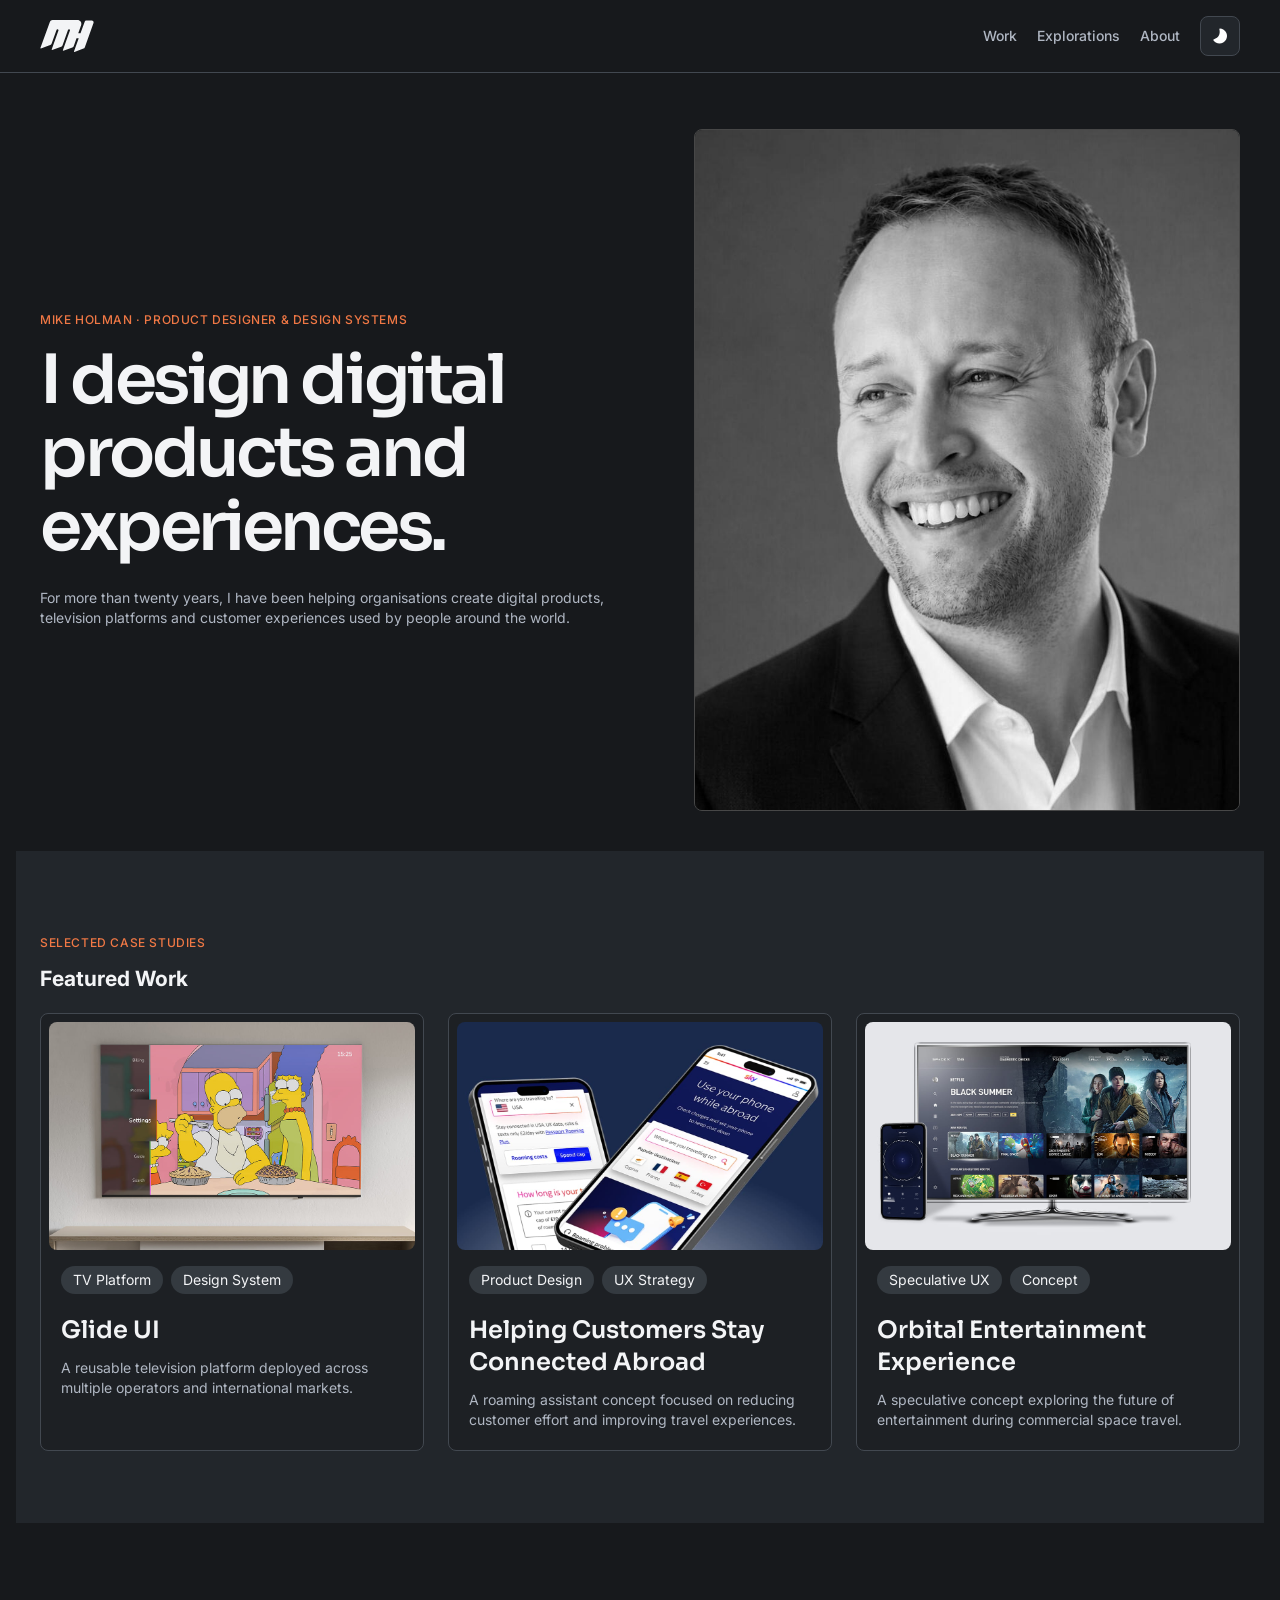
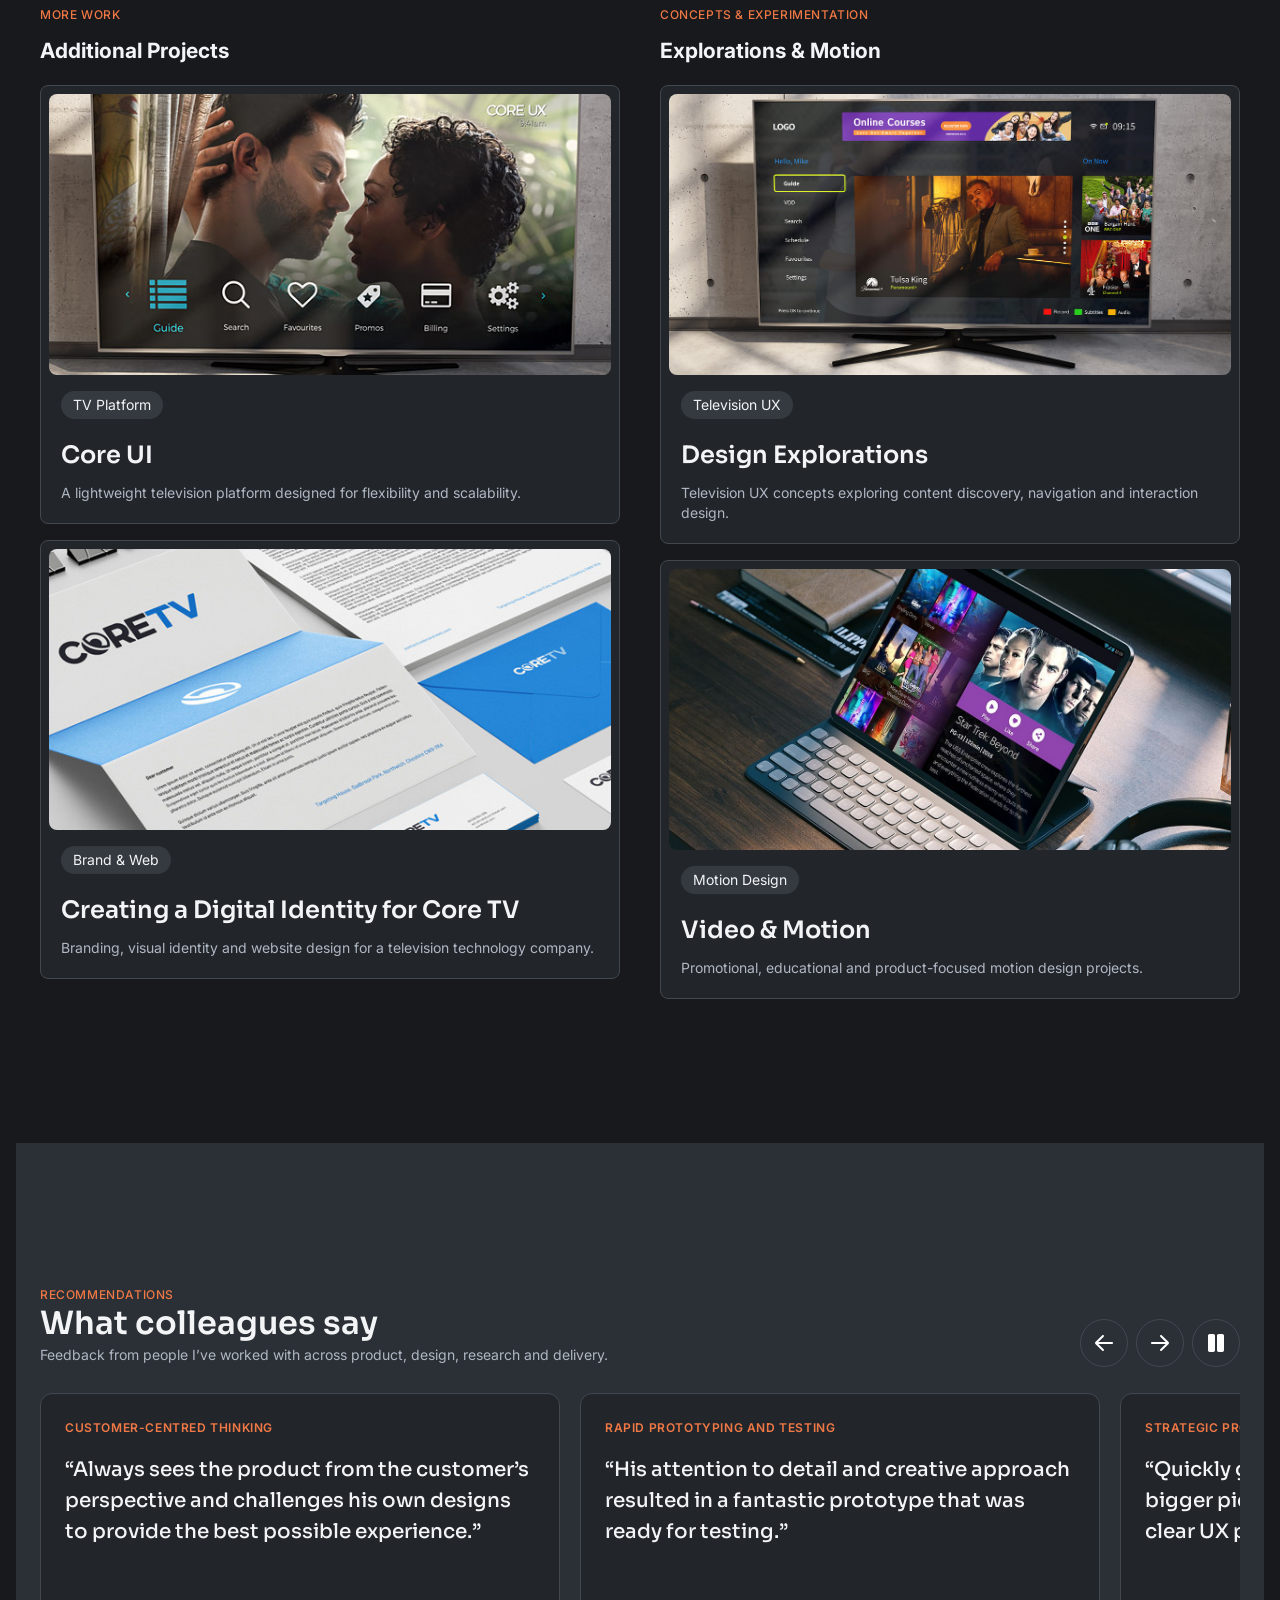
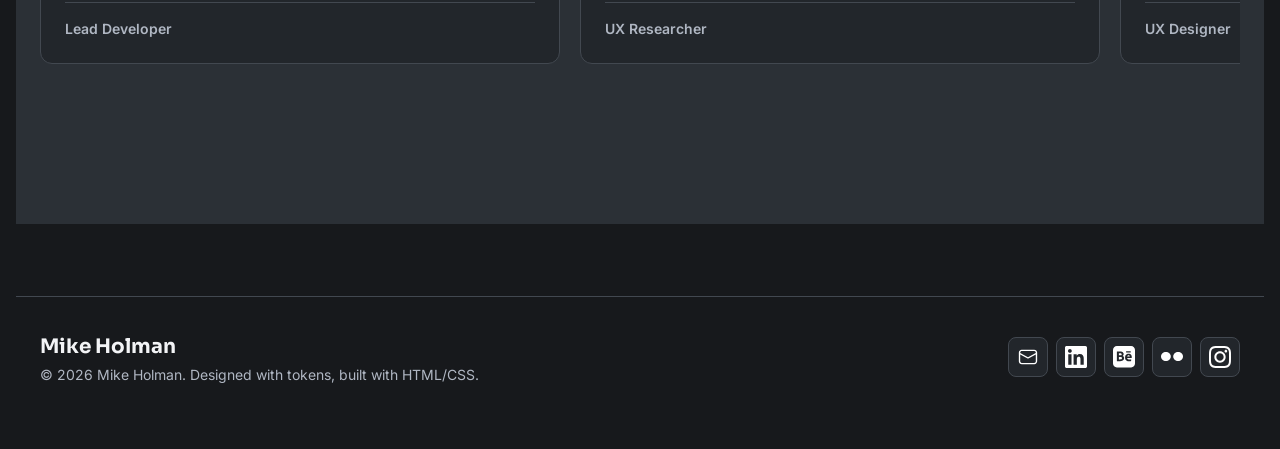
==== index.html @ 4d327cb9 "Release v1.0" ====
<!DOCTYPE html>
<html lang="en" data-theme="dark">

<head>
    <meta charset="UTF-8">
    <meta name="viewport" content="width=device-width, initial-scale=1.0">
    <meta name="description" content="Product designer Mike Holman creates digital products and television platforms, with 20+ years of experience in UX and design systems.">
    <meta name="author" content="Mike Holman">
    <title>Mike Holman — Product Designer & Design Systems</title>
    <link rel="canonical" href="https://mike-holman.github.io/">
    <link rel="icon" type="image/svg+xml" href="/assets/icons/favicon.svg">

    <meta property="og:type" content="website">
    <meta property="og:site_name" content="Mike Holman">
    <meta property="og:title" content="Mike Holman — Product Designer &amp; Design Systems">
    <meta property="og:description" content="Product designer Mike Holman creates digital products and television platforms, with 20+ years of experience in UX and design systems.">
    <meta property="og:url" content="https://mike-holman.github.io/">
    <meta property="og:image" content="https://mike-holman.github.io/assets/images/glide/glide-impact-cignal.jpg">
    <meta property="og:image:alt" content="Cignal television guide before and after the Glide UI redesign">
    <meta name="twitter:card" content="summary_large_image">
    <meta name="twitter:title" content="Mike Holman — Product Designer &amp; Design Systems">
    <meta name="twitter:description" content="Product designer Mike Holman creates digital products and television platforms, with 20+ years of experience in UX and design systems.">
    <meta name="twitter:image" content="https://mike-holman.github.io/assets/images/glide/glide-impact-cignal.jpg">
    <meta name="twitter:image:alt" content="Cignal television guide before and after the Glide UI redesign">

    <script type="application/ld+json">
        {
            "@context": "https://schema.org",
            "@type": "Person",
            "name": "Mike Holman",
            "url": "https://mike-holman.github.io/",
            "jobTitle": "Product Designer",
            "description": "Product designer with over 20 years of experience in digital products, television platforms, UX and design systems.",
            "sameAs": [
                "https://linkedin.com/in/mikeholman75",
                "https://www.behance.net/mikeholman",
                "https://www.flickr.com/photos/mike_holman/",
                "https://www.instagram.com/mooey/"
            ]
        }
    </script>

    <link rel="preconnect" href="https://fonts.googleapis.com">
    <link rel="preconnect" href="https://fonts.gstatic.com" crossorigin>
    <link
        href="https://fonts.googleapis.com/css2?family=Inter:wght@400;500;600;700&family=Sora:wght@400;500;600;700&display=swap"
        rel="stylesheet">

    <link rel="stylesheet" href="css/tokens.css">
    <link rel="stylesheet" href="css/theme.css">
    <link rel="stylesheet" href="css/typography.css">
    <link rel="stylesheet" href="css/layout.css">
    <link rel="stylesheet" href="css/utilities.css">
    <link rel="stylesheet" href="css/components/button.css">
    <link rel="stylesheet" href="css/components/divider.css">
    <link rel="stylesheet" href="css/components/tag.css">
    <link rel="stylesheet" href="css/components/card.css">
    <link rel="stylesheet" href="css/components/testimonials.css">
</head>

<body>

    <!-- Header Navigation -->
    <header class="site-header">
        <div class="container nav-container">
            <a href="index.html" class="logo" aria-label="Mike Holman home" aria-current="page">
                <svg class="site-logo-image" viewBox="0 0 927 557" aria-hidden="true" focusable="false">
                    <path d="M632.718 317.099H662.675C664.34 317.099 666.004 319.636 666.004 321.327L584.454 547.102C582.79 552.175 588.615 558.094 593.608 555.558L750.05 498.057C760.868 493.829 770.022 484.527 774.182 472.689L924.8 53.2726C928.128 43.1255 926.464 31.2871 920.639 22.8311C913.982 13.5296 903.996 8.45598 893.178 8.45598H802.475C788.329 8.45598 775.846 16.912 771.686 30.4415L698.457 230.003C697.625 231.694 696.793 232.539 695.129 232.539H664.34C661.843 232.539 660.179 230.003 661.011 228.311C661.843 223.238 687.64 151.362 709.275 89.6333C716.765 68.4934 713.436 45.6623 700.954 27.9047C688.472 10.1472 667.668 0 646.865 0C518.715 0 296.534 0 211.655 0C190.852 0 171.712 13.5296 165.055 32.9783L0.291423 487.064C-1.37286 492.138 4.45213 497.211 8.61283 495.52L171.712 435.483C183.362 431.255 192.516 421.953 196.677 410.115L282.387 171.656C285.716 162.355 295.701 157.281 304.023 160.664C313.176 164.046 318.169 174.193 314.841 183.495L196.677 513.278C195.012 517.506 200.005 523.425 204.998 521.734L361.44 464.233C373.09 459.159 382.244 450.704 386.405 438.865L482.101 171.656C485.429 162.355 495.415 157.281 504.569 160.664C512.89 164.046 517.883 174.193 514.554 183.495L391.398 526.807C389.733 531.035 395.558 536.954 400.551 535.263L556.994 476.917C568.644 472.689 577.797 463.387 581.958 451.549L629.39 318.79C630.222 317.945 631.054 317.099 632.718 317.099Z" fill="currentColor" fill-rule="evenodd" clip-rule="evenodd" />
                </svg>
            </a>
            <button class="mobile-menu-toggle" type="button" aria-label="Open navigation" aria-expanded="false" aria-controls="main-navigation">
                <img src="assets/icons/menu.svg" alt="" aria-hidden="true">
            </button>
            <nav class="nav-links" id="main-navigation" aria-label="Main navigation">
                <a href="work.html">Work</a>
                <a href="#explorations">Explorations</a>
                <a href="about.html">About</a>
            </nav>
            <button class="theme-toggle" type="button" aria-label="Dark mode" aria-pressed="true">
                <img class="theme-icon" src="assets/icons/moon.svg" data-dark-src="assets/icons/moon.svg" data-light-src="assets/icons/sun.svg" alt="" aria-hidden="true">
            </button>
        </div>
    </header>

    <!-- Main Page Content -->
    <main class="page home-page">

<section class="hero-section">
    <div class="container hero-grid">
        <div class="hero-content">
            <p class="caption">Mike Holman &middot; Product Designer &amp; Design Systems</p>
            <h1 class="display"><button class="hero-title-trigger" type="button">I design digital products and experiences.</button></h1>
            <audio id="hero-sound-effect" src="assets/audio/youarenotauthorisedtoaccessthisfacility_clean.mp3" preload="auto" hidden></audio>
            <p class="body-large">For more than twenty years, I have been helping organisations create digital products, television platforms and customer experiences used by people around the world.</p>
        </div>
        <div class="hero-media">
            <img src="assets/images/mh_hero.jpg" alt="Mike Holman" class="hero-portrait">
        </div>
    </div>
</section>



        <!-- Featured Work Section -->
        <section id="work" class="featured-work-section">
            <div class="container">

                <div class="section-header">
                    <p class="caption">Selected Case Studies</p>
                    <h2 class="h1">Featured Work</h2>
                </div>

                <div class="work-grid">

                    <!-- Project 1: Glide UI -->
                    <article class="project-card">
                        <a class="project-card-link" href="projects/glide-ui.html">
                            <div class="project-image-wrapper">
                                <img src="assets/images/glide-preview.jpg" alt="Glide UI Television Platform Interface"
                                    loading="lazy">
                            </div>
                            <div class="project-content">
                                <div class="project-tags">
                                    <span class="tag">TV Platform</span>
                                    <span class="tag">Design System</span>
                                </div>
                                <h3 class="h2 project-title">Glide UI</h3>
                                <p class="body">
                                    A reusable television platform deployed across multiple operators and international
                                    markets.
                                </p>
                            </div>
                        </a>
                    </article>

                    <!-- Project 2: Helping Customers Stay Connected Abroad -->
                    <article class="project-card project-card--coming-soon">
                        <a class="project-card-link" role="link" aria-disabled="true" tabindex="0">
                            <div class="project-image-wrapper">
                                <img src="assets/images/roaming-preview.jpg" alt="Roaming Assistant Mobile Interface"
                                    loading="lazy">
                            </div>
                            <div class="project-content">
                                <div class="project-tags">
                                    <span class="tag">Product Design</span>
                                    <span class="tag">UX Strategy</span>
                                </div>
                                <h3 class="h2 project-title">Helping Customers Stay Connected Abroad</h3>
                                <p class="body">
                                    A roaming assistant concept focused on reducing customer effort and improving travel
                                    experiences.
                                </p>
                            </div>
                        </a>
                        <span class="project-card-status">Coming soon</span>
                    </article>

                    <!-- Project 3: Orbital Entertainment Experience -->
                    <article class="project-card project-card--coming-soon">
                        <a class="project-card-link" role="link" aria-disabled="true" tabindex="0">
                            <div class="project-image-wrapper">
                                <img src="assets/images/orbital-preview.jpg" alt="Orbital Entertainment Concept Interface"
                                    loading="lazy">
                            </div>
                            <div class="project-content">
                                <div class="project-tags">
                                    <span class="tag">Speculative UX</span>
                                    <span class="tag">Concept</span>
                                </div>
                                <h3 class="h2 project-title">Orbital Entertainment Experience</h3>
                                <p class="body">
                                    A speculative concept exploring the future of entertainment during commercial space
                                    travel.
                                </p>
                            </div>
                        </a>
                        <span class="project-card-status">Coming soon</span>
                    </article>

                </div>

            </div>
        </section>



        <!-- Additional Projects & Explorations Section -->
        <section id="explorations" class="additional-section">
            <div class="container">

                <div class="split-grid">

                    <!-- Column 1: Additional Projects -->
                    <div class="grid-column">
                        <div class="section-header">
                            <p class="caption">More Work</p>
                            <h2 class="h2">Additional Projects</h2>
                        </div>

                        <div class="project-list">
                            <article class="project-card project-card--coming-soon">
                                <a class="project-card-link" role="link" aria-disabled="true" tabindex="0">
                                    <div class="project-image-wrapper">
                                        <img src="assets/images/img_2_big.jpg" alt="Core UI television platform displayed on a television"
                                            loading="lazy">
                                    </div>
                                    <div class="project-content">
                                        <div class="project-tags">
                                            <span class="tag">TV Platform</span>
                                        </div>
                                        <h3 class="h2 project-title">Core UI</h3>
                                        <p class="body-small">A lightweight television platform designed for flexibility and
                                            scalability.</p>
                                    </div>
                                </a>
                                <span class="project-card-status">Coming soon</span>
                            </article>

                            <article class="project-card project-card--coming-soon">
                                <a class="project-card-link" role="link" aria-disabled="true" tabindex="0">
                                    <div class="project-image-wrapper">
                                        <img src="assets/images/img_3_big.jpg" alt="Core TV brand identity collateral"
                                            loading="lazy">
                                    </div>
                                    <div class="project-content">
                                        <div class="project-tags">
                                            <span class="tag">Brand & Web</span>
                                        </div>
                                        <h3 class="h2 project-title">Creating a Digital Identity for Core TV</h3>
                                        <p class="body-small">Branding, visual identity and website design for a television
                                            technology company.</p>
                                    </div>
                                </a>
                                <span class="project-card-status">Coming soon</span>
                            </article>
                        </div>
                    </div>

                    <!-- Column 2: Design Explorations & Motion -->
                    <div class="grid-column">
                        <div class="section-header">
                            <p class="caption">Concepts & Experimentation</p>
                            <h2 class="h2">Explorations & Motion</h2>
                        </div>

                        <div class="project-list">
                            <article class="project-card project-card--coming-soon">
                                <a class="project-card-link" role="link" aria-disabled="true" tabindex="0">
                                    <div class="project-image-wrapper">
                                        <img src="assets/images/explorations-preview.jpg" alt="Television user interface settings screen"
                                            loading="lazy">
                                    </div>
                                    <div class="project-content">
                                        <div class="project-tags">
                                            <span class="tag">Television UX</span>
                                        </div>
                                        <h3 class="h2 project-title">Design Explorations</h3>
                                        <p class="body-small">Television UX concepts exploring content discovery, navigation and
                                            interaction design.</p>
                                    </div>
                                </a>
                                <span class="project-card-status">Coming soon</span>
                            </article>

                            <article class="project-card project-card--coming-soon">
                                <a class="project-card-link" role="link" aria-disabled="true" tabindex="0">
                                    <div class="project-image-wrapper">
                                        <img src="assets/images/img_6_big.jpg" alt="Entertainment interface shown on a tablet"
                                            loading="lazy">
                                    </div>
                                    <div class="project-content">
                                        <div class="project-tags">
                                            <span class="tag">Motion Design</span>
                                        </div>
                                        <h3 class="h2 project-title">Video & Motion</h3>
                                        <p class="body-small">Promotional, educational and product-focused motion design
                                            projects.</p>
                                    </div>
                                </a>
                                <span class="project-card-status">Coming soon</span>
                            </article>
                        </div>

                    </div>

                </div>

            </div>
        </section>


        <section class="testimonial-section" aria-labelledby="testimonials-title">
            <div class="container">
                <header class="testimonial-heading">
                    <div>
                        <p class="caption">Recommendations</p>
                        <h2 class="title-2" id="testimonials-title">What colleagues say</h2>
                        <p class="body-large">Feedback from people I’ve worked with across product, design, research and delivery.</p>
                    </div>
                    <div class="testimonial-controls" role="group" aria-label="Testimonial controls">
                        <button class="testimonial-control" type="button" data-testimonial-previous aria-label="Previous testimonials" aria-controls="testimonial-rail">
                            <img src="assets/icons/arrow-left.svg" alt="" aria-hidden="true">
                        </button>
                        <button class="testimonial-control" type="button" data-testimonial-next aria-label="Next testimonials" aria-controls="testimonial-rail">
                            <img src="assets/icons/arrow-right.svg" alt="" aria-hidden="true">
                        </button>
                        <button class="testimonial-control" type="button" data-testimonial-toggle aria-label="Pause automatic testimonials" aria-controls="testimonial-rail">
                            <img data-testimonial-pause src="assets/icons/pause.svg" alt="" aria-hidden="true">
                            <img data-testimonial-play src="assets/icons/play.svg" alt="" aria-hidden="true" hidden>
                        </button>
                    </div>
                </header>

                <div class="testimonial-rail" id="testimonial-rail" role="region" aria-label="Colleague testimonials" tabindex="0">
                    <article class="testimonial-card" aria-label="Customer-centred thinking">
                        <p class="testimonial-theme">Customer-centred thinking</p>
                        <blockquote>“Always sees the product from the customer’s perspective and challenges his own designs to provide the best possible experience.”</blockquote>
                        <p class="testimonial-attribution"><cite>Lead Developer</cite></p>
                    </article>
                    <article class="testimonial-card" aria-label="Rapid prototyping and testing">
                        <p class="testimonial-theme">Rapid prototyping and testing</p>
                        <blockquote>“His attention to detail and creative approach resulted in a fantastic prototype that was ready for testing.”</blockquote>
                        <p class="testimonial-attribution"><cite>UX Researcher</cite></p>
                    </article>
                    <article class="testimonial-card" aria-label="Strategic product thinking">
                        <p class="testimonial-theme">Strategic product thinking</p>
                        <blockquote>“Quickly gets ideas into life by looking at the bigger picture, spotting gaps and applying a clear UX process.”</blockquote>
                        <p class="testimonial-attribution"><cite>UX Designer</cite></p>
                    </article>
                    <article class="testimonial-card" aria-label="Collaborative problem-solving">
                        <p class="testimonial-theme">Collaborative problem-solving</p>
                        <blockquote>“His insights and recommendations were clear and easy to shape into an approach, supported by a collaborative assessment of the current experience.”</blockquote>
                        <p class="testimonial-attribution"><cite>Project Manager</cite></p>
                    </article>
                    <article class="testimonial-card" aria-label="Turning ideas into tangible outcomes">
                        <p class="testimonial-theme">Turning ideas into tangible outcomes</p>
                        <blockquote>“Fantastic at taking requests and bringing them to life quickly and efficiently, with a great eye for feedback and the smaller details.”</blockquote>
                        <p class="testimonial-attribution"><cite>Business Analyst</cite></p>
                    </article>
                    <article class="testimonial-card" aria-label="Quality and delivery">
                        <p class="testimonial-theme">Quality and delivery</p>
                        <blockquote>“Handles demanding deadlines and workloads efficiently without compromising the quality of the output.”</blockquote>
                        <p class="testimonial-attribution"><cite>UX Designer</cite></p>
                    </article>
                    <article class="testimonial-card" aria-label="Constructive design collaboration">
                        <p class="testimonial-theme">Constructive design collaboration</p>
                        <blockquote>“His knowledge of the design space and understanding of the design system make his feedback constructive, informative and invaluable.”</blockquote>
                        <p class="testimonial-attribution"><cite>UX Designer</cite></p>
                    </article>
                    <article class="testimonial-card" aria-label="Continuous improvement">
                        <p class="testimonial-theme">Continuous improvement</p>
                        <blockquote>“Proactively examined how the team worked and approached the output with a critical eye, identifying opportunities for improvement.”</blockquote>
                        <p class="testimonial-attribution"><cite>Product Manager</cite></p>
                    </article>
                </div>
            </div>
        </section>


        <!-- Footer -->
        <footer id="about" class="site-footer">
            <div class="container footer-container">
                <div class="footer-brand">
                    <p class="logo">Mike Holman</p>
                    <p class="body-small text-muted">&copy; 2026 Mike Holman. Designed with tokens, built with HTML/CSS.</p>
                </div>
                <nav class="footer-links" aria-label="Contact and social links">
                    <a href="mailto:contact@mikeholman" aria-label="Email">
                        <img src="assets/icons/email.svg" alt="" aria-hidden="true">
                    </a>
                    <a href="https://linkedin.com/in/mikeholman75" target="_blank" rel="noopener noreferrer" aria-label="LinkedIn">
                        <img src="assets/icons/linkedin-icon.svg" alt="" aria-hidden="true">
                    </a>
                    <a href="https://www.behance.net/mikeholman" target="_blank" rel="noopener noreferrer" aria-label="Behance">
                        <img src="assets/icons/behance-icon.svg" alt="" aria-hidden="true">
                    </a>
                    <a href="https://www.flickr.com/photos/mike_holman/" target="_blank" rel="noopener noreferrer" aria-label="Flickr">
                        <img src="assets/icons/flickr-icon.svg" alt="" aria-hidden="true">
                    </a>
                    <a href="https://www.instagram.com/mooey/" target="_blank" rel="noopener noreferrer" aria-label="Instagram">
                        <img src="assets/icons/instagram-icon.svg" alt="" aria-hidden="true">
                    </a>
                </nav>
            </div>
        </footer>

    </main>

    <script src="js/app.js"></script>
    <script src="js/testimonials.js"></script>
</body>

</html>
---- css/tokens.css ----
:root {

   /* ==========================
     COLOURS
     ========================== */

   --colour-text: #242424;
   --colour-text-secondary: #616161;
   --colour-heading: #242424;

   --colour-background: #ffffff;
   --colour-surface: #f8f8f8;
   --colour-surface-hover: #f2f2f2;

   --colour-border: #d1d1d1;
   --colour-divider: #d1d1d1;

   --colour-primary: #0f6cbd;
   --colour-primary-hover: #115ea3;
   --colour-accent: #c84616;

   --colour-success: #107c10;
   --colour-warning: #ffb900;
   --colour-danger: #d13438;

   /* ==========================
     TYPOGRAPHY SCALE
     Fluent Inspired
     ========================== */

   --text-xs: 12px;
   --text-sm: 14px;
   --text-base: 16px;
   --text-lg: 20px;
   --text-xl: 24px;
   --text-2xl: 28px;
   --text-3xl: 32px;
   --text-4xl: 40px;
   --text-5xl: 68px;

   /* ==========================
     LINE HEIGHTS
     ========================== */

   --leading-xs: 16px;
   --leading-sm: 20px;
   --leading-base: 24px;
   --leading-lg: 28px;
   --leading-xl: 32px;
   --leading-2xl: 36px;
   --leading-3xl: 40px;
   --leading-4xl: 52px;
   --leading-5xl: 92px;

   /* ==========================
     FONT WEIGHTS
     ========================== */

   --weight-regular: 400;
   --weight-medium: 500;
   --weight-semibold: 600;
   --weight-bold: 700;

   /* ==========================
     SPACING
     Fluent 4px System
     ========================== */

   --space-0: 0;
   --space-1: 4px;
   --space-2: 8px;
   --space-3: 12px;
   --space-4: 16px;
   --space-5: 20px;
   --space-6: 24px;
   --space-7: 32px;
   --space-8: 40px;
   --space-9: 48px;
   --space-10: 56px;
   --space-11: 72px;

   /* ==========================
     RADIUS
     ========================== */

   --radius-none: 0;
   --radius-sm: 2px;
   --radius-md: 4px;
   --radius-lg: 8px;
   --radius-xl: 12px;
   --radius-full: 9999px;

   /* ==========================
     SHADOWS
     ========================== */

   --shadow-sm: 0 1px 3px rgba(0, 0, 0, .08);
   --shadow-md: 0 4px 12px rgba(0, 0, 0, .10);
   --shadow-lg: 0 8px 24px rgba(0, 0, 0, .12);

   /* ==========================
     CONTAINERS
     ========================== */

   --container-sm: 640px;
   --container-md: 960px;
   --container-lg: 1200px;

   /* ==========================
     ICONS
     ========================== */

   --icon-sm: 16px;
   --icon-md: 24px;
   --icon-lg: 32px;

   /* ==========================
     MOTION
     ========================== */

   --duration-fast: 150ms;
   --duration-medium: 250ms;
   --duration-slow: 350ms;

   --ease-standard: ease;
   --ease-out: cubic-bezier(0, 0, 0.2, 1);


   /* ==========================
     BUTTONS
     ========================== */

   /* Button Heights */

   --button-height-sm: 32px;
   --button-height-md: 40px;
   --button-height-lg: 48px;
   --button-padding-md: 16px;
   --button-padding-lg: 24px;

   /* Focus */

   --focus-ring: 0 0 0 3px rgba(15, 108, 189, .25);

   /* Button Padding */

   --button-padding-md: 16px;
   --button-padding-lg: 24px;

   /* ==========================
     Dividers
     ========================== */

   /* Borders */

   --border-subtle: 1px solid var(--colour-divider);
}
---- css/theme.css ----
:root {
    color-scheme: light;
    --colour-text-muted: #52525b;
    --colour-surface-subtle: #f4f4f5;
}

h1,
h2,
h3,
h4,
h5,
h6 {
    color: var(--colour-heading);
}

:root[data-theme="light"] {
    --colour-background: #F8F9FA;
    --colour-surface: #F1F3F5;
    --colour-surface-card: #E8ECEF;
    --colour-surface-hover: #E8ECEF;
    --colour-surface-subtle: #E9EDF1;
    --colour-text: #4B5563;
    --colour-text-secondary: #4B5563;
    --colour-text-muted: #4B5563;
    --colour-heading: #16171A;
}

:root[data-theme="light"] .site-logo-image {
    color: var(--colour-heading);
}

.footer-brand .logo {
    color: var(--colour-heading);
}

:root[data-theme="dark"] {
    color-scheme: dark;

    --colour-text: #f3f4f6;
    --colour-text-secondary: #b0b7c3;
    --colour-text-muted: #b0b7c3;
    --colour-heading: #f3f4f6;
    --colour-accent: #f07845;

    --colour-background: #17191c;
    --colour-surface: #22262b;
    --colour-surface-card: #1d2024;
    --colour-surface-hover: #2e3339;
    --colour-surface-subtle: #2b3036;

    --colour-border: #424850;
    --colour-divider: #383e45;

    --colour-primary: #7cb7f0;
    --colour-primary-hover: #9ccafa;

    --shadow-sm: 0 1px 3px rgba(0, 0, 0, .24);
    --shadow-md: 0 4px 12px rgba(0, 0, 0, .3);
    --shadow-lg: 0 8px 24px rgba(0, 0, 0, .36);
}

:root[data-theme="dark"] .body,
:root[data-theme="dark"] .body-large,
:root[data-theme="dark"] .body-small {
    color: var(--colour-text-secondary);
}

:root[data-theme="dark"] .project-tags .tag {
    color: #f3f4f6;
    background: #343a40;
}

.theme-toggle {
    display: inline-flex;
    width: var(--button-height-md);
    height: var(--button-height-md);
    flex: 0 0 auto;
    align-items: center;
    justify-content: center;
    padding: 0;
    color: var(--colour-text);
    background: var(--colour-surface);
    border: 1px solid var(--colour-border);
    border-radius: var(--radius-lg);
    cursor: pointer;
}

.theme-toggle:hover {
    background: var(--colour-surface-hover);
}

.theme-toggle:focus-visible {
    outline: none;
    box-shadow: var(--focus-ring);
}

.theme-icon {
    width: 18px;
    height: 18px;
    object-fit: contain;
    filter: brightness(0);
}

:root[data-theme="dark"] .theme-icon {
    filter: none;
}

@media (prefers-reduced-motion: no-preference) {
    body,
    .site-header,
    .project-card,
    .list-item-card,
    .tag,
    .btn-secondary,
    .theme-toggle {
        transition: background-color var(--duration-fast) ease, border-color var(--duration-fast) ease, color var(--duration-fast) ease;
    }
}
---- css/typography.css ----
:root {

  --font-heading: "Sora", sans-serif;
  --font-body: "Inter", sans-serif;

}

body {
  font-family: var(--font-body);
  font-size: var(--text-sm);
  line-height: var(--leading-sm);
  color: var(--colour-text);
}

/* Display */

.display {
  font-family: var(--font-heading);
  max-width: 14ch;
  font-size: var(--text-5xl);
  line-height: var(--leading-5xl);

  font-weight: var(--weight-semibold);

  letter-spacing: -0.05em;
}

/* Titles */

.title-1,
.title-2,
.title-3 {
  font-family: var(--font-heading);
}

.title-1 {
  font-size: var(--text-4xl);
  line-height: var(--leading-4xl);
  font-weight: var(--weight-semibold);
}

.title-2 {
  font-size: var(--text-3xl);
  line-height: var(--leading-3xl);
  font-weight: var(--weight-semibold);
}

.title-3 {
  font-size: var(--text-xl);
  line-height: var(--leading-xl);
  font-weight: var(--weight-semibold);
}

/* Body */

.body {
  font-family: var(--font-body);

  font-size: var(--text-sm);
  line-height: var(--leading-sm);

  font-weight: var(--weight-regular);
}

.caption {
  font-family: var(--font-body);

  font-size: var(--text-xs);
  line-height: var(--leading-xs);

  font-weight: var(--weight-medium);

  text-transform: uppercase;
  letter-spacing: 0.05em;

  color: var(--colour-accent);
}
---- css/layout.css ----
* {
  box-sizing: border-box;
}

html {
  scroll-behavior: smooth;
}

body {
  margin: 0;
  background: var(--colour-background);
}

.container {
  width: min(100% - 32px, var(--container-lg));
  margin-inline: auto;
}

.section {
  padding-block: var(--space-9);
}

.grid {
  display: grid;
  gap: var(--space-6);
}

.grid-2 {
  grid-template-columns: repeat(
    auto-fit,
    minmax(320px, 1fr)
  );
}

.stack > * + * {
  margin-top: var(--space-4);
}

.page {
  min-height: 100vh;

  display: flex;
  align-items: center;
  justify-content: center;

  padding: var(--space-4);
}

.button-group {
  margin-top: var(--space-7);

  display: flex;
  gap: var(--space-3);
  flex-wrap: wrap;
}

.site-header {
    border-bottom: 1px solid var(--colour-border, #e4e4e7);
    padding: var(--space-4) 0;
    background-color: var(--colour-background, #ffffff);
    position: sticky;
    top: 0;
    z-index: 100;
}

.nav-container {
    display: flex;
    align-items: center;
    justify-content: space-between;
    gap: var(--space-5);
}

.logo {
    font-family: var(--font-heading);
    font-weight: 700;
    font-size: var(--text-lg);
    color: var(--colour-text, #18181b);
    text-decoration: none;
}

.site-logo-image {
    display: block;
    width: 54px;
    height: 32px;
    max-width: 100%;
    color: var(--colour-text);
}

.nav-links {
    display: flex;
    align-items: center;
    gap: var(--space-5);
    margin-left: auto;
}

.mobile-menu-toggle {
    display: none;
}

.js .mobile-menu-toggle {
    display: none;
}

.nav-links a:not(.btn) {
    font-size: var(--text-sm);
    font-weight: 500;
    color: var(--colour-text-muted, #52525b);
    text-decoration: none;
}

.nav-links a:not(.btn):hover {
    color: var(--colour-text, #18181b);
}

.nav-links a:not(.btn)[aria-current="page"] {
    color: var(--colour-accent);
    font-weight: var(--weight-semibold);
    text-decoration: underline;
    text-decoration-thickness: 2px;
    text-underline-offset: 0.4em;
}

.logo[aria-current="page"] {
    color: var(--colour-accent);
}

/* Ensure main page flow stacks sections vertically */
main.page {
    display: flex;
    flex-direction: column;
    width: 100%;
}

.hero-section,
.featured-work-section {
    width: 100%;
    box-sizing: border-box;
}

/* 3-column grid for work cards */
.work-grid {
    display: grid;
    grid-template-columns: repeat(3, 1fr);
    gap: var(--space-6, 24px);
    width: 100%;
}

/* Fallback for smaller screens */
@media (max-width: 900px) {
    .work-grid {
        grid-template-columns: 1fr;
    }
}

.hero-grid {
    display: grid;
    grid-template-columns: minmax(0, 1fr) minmax(320px, 0.9fr);
    gap: var(--space-9);
    align-items: center;
}

.hero-content {
    display: flex;
    flex-direction: column;
    gap: var(--space-4);
}

.hero-content > * {
    margin: 0;
}

.hero-content .display {
    line-height: 1.08;
    margin-bottom: var(--space-2);
}

.hero-title-trigger {
    appearance: none;
    background: none;
    border: 0;
    color: inherit;
    cursor: pointer;
    display: inline;
    font: inherit;
    letter-spacing: inherit;
    padding: 0;
    text-align: inherit;
    white-space: normal;
}

.hero-title-trigger:focus-visible {
    outline: 2px solid currentColor;
    outline-offset: 0.15em;
}

.hero-portrait {
    width: 100%;
    aspect-ratio: 4 / 5; /* Vertical portrait crop */
    object-fit: cover;
    object-position: center top; /* Keeps focus on head and eyes */
    border-radius: var(--radius-lg, 12px);
    border: 1px solid var(--colour-border, #e4e4e7);
    filter: grayscale(100%);
    display: block;
    margin-left: auto;
}

@media (max-width: 900px) {
    .hero-grid {
        grid-template-columns: minmax(0, 1fr) minmax(280px, 0.8fr);
        gap: var(--space-6);
    }
    .hero-portrait {
        max-width: 100%;
        margin-left: 0;
    }
}

/* Responsive Layout Fixes */

@media (max-width: 768px) {
    .nav-container {
        flex-wrap: wrap;
        gap: var(--space-3);
    }

    .nav-container .logo {
        margin-right: auto;
    }

    .nav-links {
        order: 2;
    }

    .nav-container .theme-toggle {
        order: 0;
    }

    .js .mobile-menu-toggle {
        display: inline-flex;
        order: 1;
        width: var(--button-height-md);
        height: var(--button-height-md);
        align-items: center;
        justify-content: center;
        padding: 0;
        color: var(--colour-text);
        background: var(--colour-surface);
        border: 1px solid var(--colour-border);
        border-radius: var(--radius-lg);
        cursor: pointer;
    }

    .mobile-menu-toggle img {
        width: 20px;
        height: 20px;
        filter: brightness(0);
    }

    :root[data-theme="dark"] .mobile-menu-toggle img {
        filter: none;
    }

    .mobile-menu-toggle:focus-visible {
        outline: none;
        box-shadow: var(--focus-ring);
    }

    .nav-links {
        display: flex;
        width: 100%;
        flex-direction: column;
        align-items: stretch;
        gap: 0;
        margin-left: 0;
        padding-top: var(--space-2);
    }

    .js .nav-links:not(.is-open) {
        display: none;
    }

    .nav-links a:not(.btn) {
        padding-block: var(--space-3);
    }

    .hero-grid {
        gap: var(--space-6);
    }

    .hero-portrait {
        max-width: 100%;
        margin-left: 0;
        aspect-ratio: 4 / 5;
    }

    /* 3. Fluid Display Heading Scaling */
    .display {
        font-size: clamp(2rem, 8vw, 3.5rem) !important;
        line-height: 1.1;
        word-break: break-word;
    }
}

@media (max-width: 600px) {
    .hero-grid {
        grid-template-columns: minmax(0, 1fr);
    }
}
---- css/components/tag.css ----
CSS
.tag {
    display: inline-flex;
    align-items: center;
    padding: var(--space-2) var(--space-3);
    font-family: var(--font-body);
    font-size: var(--text-xs);
    font-weight: var(--weight-medium);
    border-radius: var(--radius-full);
    background-color: var(--colour-surface-subtle, #f4f4f5);
    color: var(--colour-text-muted, #52525b);
    border: 1px solid var(--colour-border, #e4e4e7);
}
---- css/components/card.css ----
/* Card & Grid Component Layouts */

.hero-section {
    padding-block: var(--space-8);
}

.featured-work-section {
    padding-block: var(--space-11);
    background: var(--colour-surface);
}

.featured-work-section .project-card {
    background: var(--colour-surface-card);
}

.section-header {
    margin-bottom: var(--space-6);
}

/* Work Grid - Responsive 3 Column Layout */
.work-grid {
    display: grid;
    grid-template-columns: repeat(auto-fit, minmax(300px, 1fr));
    gap: var(--space-6);
}

.work-intro {
    max-width: 760px;
    padding-block: var(--space-9) var(--space-7);
}

.work-section {
    width: 100%;
}

.work-intro > * {
    margin: 0;
}

.work-intro .display {
    max-width: 16ch;
    margin-block: var(--space-3) var(--space-4);
    font-size: clamp(var(--text-4xl), 6vw, var(--text-5xl));
    line-height: 1.08;
}

.work-filters {
    display: flex;
    flex-wrap: wrap;
    gap: var(--space-2);
    padding-block: var(--space-4);
    margin-bottom: var(--space-6);
    border-top: 1px solid var(--colour-border);
}

.work-filter {
    min-height: var(--button-height-sm);
    padding: var(--space-2) var(--space-4);
    color: var(--colour-text);
    background: var(--colour-surface);
    border: 1px solid transparent;
    border-radius: var(--radius-full);
    font: inherit;
    font-size: var(--text-sm);
    cursor: pointer;
    transition: background-color var(--duration-fast) ease, color var(--duration-fast) ease;
}

.work-filter:hover {
    background: var(--colour-surface-hover);
}

.work-filter.is-active {
    color: #ffffff;
    background: var(--colour-text);
}

:root[data-theme="dark"] .work-filter.is-active {
    color: #17191c;
}

.work-filter:focus-visible {
    outline: none;
    box-shadow: var(--focus-ring);
}

.work-directory-grid {
    margin-bottom: var(--space-9);
}

.work-directory-grid .project-image-wrapper {
    aspect-ratio: 16 / 10;
}

.work-directory-grid .project-card[hidden] {
    display: none;
}

.project-card {
    background: var(--colour-surface, #ffffff);
    border: 1px solid var(--colour-border, #d1d1d1);
    border-radius: var(--radius-lg, 12px);
    display: flex;
    flex-direction: column;
    padding: var(--space-2);
    transition: transform var(--duration-fast, 150ms) ease, box-shadow var(--duration-fast, 150ms) ease;
}

.project-card:hover {
    transform: translateY(-2px);
    box-shadow: var(--shadow-md);
}

.project-card:focus-within {
    outline: none;
    box-shadow: var(--focus-ring);
}

.project-card-link {
    display: flex;
    flex: 1;
    flex-direction: column;
    color: inherit;
    text-decoration: none;
    border-radius: inherit;
}

.project-card-link:focus-visible {
    outline: none;
}

.project-card--coming-soon {
    position: relative;
}

.project-card-status {
    position: absolute;
    inset: 0;
    z-index: 1;
    display: grid;
    place-items: center;
    color: #ffffff;
    background: rgba(10, 12, 15, 0.88);
    border-radius: inherit;
    font-size: var(--text-lg);
    font-weight: var(--weight-semibold);
    opacity: 0;
    pointer-events: none;
    transition: opacity var(--duration-fast) ease;
}

.project-card--coming-soon:hover .project-card-status,
.project-card--coming-soon:focus-within .project-card-status,
.project-card--coming-soon:active .project-card-status {
    opacity: 1;
}

.project-image-wrapper {
    width: 100%;
    aspect-ratio: 16 / 10;
    background-color: var(--colour-surface-subtle, #f4f4f5);
    overflow: hidden;
    border-radius: var(--radius-lg, 12px);
}

.project-image-wrapper img {
    width: 100%;
    height: 100%;
    object-fit: cover;
}

.project-content {
    padding: var(--space-4) var(--space-3) var(--space-3);
    display: flex;
    flex-direction: column;
    gap: var(--space-3);
    flex-grow: 1;
}

.project-content > * {
    margin: 0;
}

.project-tags {
    display: flex;
    gap: var(--space-2);
    flex-wrap: wrap;
}

.project-tags .tag {
    padding: var(--space-1) var(--space-3);
    color: #242424;
    background: #ffffff;
    border: 0;
    border-radius: var(--radius-full);
    font-size: var(--text-sm);
    font-weight: var(--weight-regular);
}

.project-title {
    font-family: var(--font-heading);
    font-size: var(--text-xl);
    line-height: var(--leading-xl);
    font-weight: 600;
    margin: 0;
    margin-top: var(--space-2);
}

.project-card:hover .project-title,
.project-card-link:focus-visible .project-title {
    color: var(--colour-primary, #000000);
    text-decoration: underline;
}

/* Additional Projects & Explorations Layout */
.additional-section {
    padding-block: var(--space-11);
}

.split-grid {
    display: grid;
    grid-template-columns: repeat(2, 1fr);
    gap: var(--space-8);
}

.project-list {
    display: flex;
    flex-direction: column;
    gap: var(--space-4);
}

.project-list .project-image-wrapper {
    aspect-ratio: 2 / 1;
}

@media (max-width: 768px) {
    .home-page > .hero-section,
    .home-page > .featured-work-section,
    .home-page > .additional-section {
        padding-block: var(--space-8);
    }

    .split-grid {
        grid-template-columns: 1fr;
    }

    .work-intro {
        padding-block: var(--space-7) var(--space-6);
    }

    .work-intro .display {
        font-size: clamp(var(--text-3xl), 8vw, var(--text-4xl));
    }
}

.list-item-card {
    padding: var(--space-5);
    background: var(--colour-surface, #ffffff);
    border: 1px solid var(--colour-border, #e4e4e7);
    border-radius: var(--radius-md, 8px);
    display: flex;
    flex-direction: column;
    align-items: flex-start;
    gap: var(--space-2);
}

.list-item-card h3 {
    margin: 0;
}

.list-item-card h3 a {
    color: var(--colour-text, #18181b);
    text-decoration: none;
}

.list-item-card h3 a:hover {
    text-decoration: underline;
}

/* Footer Styling */
.site-footer {
    padding: var(--space-8) 0 var(--space-9);
    border-top: 1px solid var(--colour-border, #e4e4e7);
    width: 100%;
}

.footer-container {
    display: flex;
    justify-content: space-between;
    align-items: flex-start;
    gap: var(--space-8);
}

.footer-brand {
    display: flex;
    flex-direction: column;
    gap: var(--space-2);
}

.footer-brand p {
    margin: 0;
}

.footer-links {
    display: flex;
    justify-content: flex-end;
    flex-wrap: wrap;
    gap: var(--space-2);
}

.footer-links a {
    display: inline-flex;
    width: var(--button-height-md);
    height: var(--button-height-md);
    align-items: center;
    justify-content: center;
    background: var(--colour-surface);
    border: 1px solid var(--colour-border);
    border-radius: var(--radius-lg);
}

.footer-links a:hover {
    background: var(--colour-surface-hover);
}

.footer-links a:focus-visible {
    outline: none;
    box-shadow: var(--focus-ring);
}

.footer-links img {
    width: 22px;
    height: 22px;
    object-fit: contain;
    filter: brightness(0);
}

:root[data-theme="dark"] .footer-links img {
    filter: brightness(0) invert(1);
}

@media (max-width: 768px) {
    .footer-container {
        flex-direction: column;
        align-items: flex-start;
        gap: var(--space-6);
    }

    .footer-links {
        justify-content: flex-start;
        margin-inline: calc(-1 * var(--space-3));
    }
}
---- css/components/testimonials.css ----
.testimonial-section {
    width: 100%;
    margin-block: var(--space-11);
    padding-block: calc(var(--space-11) + var(--space-11));
    color: var(--colour-text);
    background: var(--colour-surface-subtle);
}

.testimonial-heading .title-2 {
    max-width: 16ch;
    font-family: var(--font-heading);
    font-size: var(--text-3xl);
    line-height: var(--leading-3xl);
}

.testimonial-heading .body-large {
    color: var(--colour-text-secondary);
    line-height: 1.7;
}

.testimonial-heading {
    display: flex;
    align-items: flex-end;
    justify-content: space-between;
    gap: var(--space-6);
    margin-bottom: var(--space-6);
}

.testimonial-heading > div:first-child {
    max-width: 760px;
}

.testimonial-heading > div:first-child > * {
    margin: 0;
}

.testimonial-heading .caption {
    margin-bottom: var(--space-3);
}

.testimonial-heading .title-2 {
    margin-bottom: var(--space-3);
}

.testimonial-heading .body-large {
    color: var(--colour-text-secondary);
}

.testimonial-controls {
    display: flex;
    flex: 0 0 auto;
    gap: var(--space-2);
}

.testimonial-control {
    display: inline-flex;
    width: var(--button-height-lg);
    height: var(--button-height-lg);
    align-items: center;
    justify-content: center;
    padding: 0;
    color: var(--colour-text);
    background: transparent;
    border: 1px solid var(--colour-border);
    border-radius: var(--radius-full);
    font: inherit;
    cursor: pointer;
    transition: background-color var(--duration-fast) ease, border-color var(--duration-fast) ease;
}

.testimonial-control img {
    width: var(--icon-md);
    height: var(--icon-md);
    filter: brightness(0);
    transition: filter var(--duration-fast) ease;
}

.testimonial-control:hover:not(:disabled) {
    background: var(--colour-surface);
}

.testimonial-control:hover:not(:disabled) img {
    filter: brightness(0);
}

.testimonial-control:focus-visible,
.testimonial-rail:focus-visible {
    outline: 2px solid var(--colour-primary);
    outline-offset: 3px;
}

.testimonial-control:disabled {
    color: var(--colour-text-secondary);
    cursor: not-allowed;
    opacity: 0.55;
}

.testimonial-rail {
    display: flex;
    gap: var(--space-5);
    overflow-x: auto;
    padding: 2px 2px var(--space-4);
    overscroll-behavior-inline: contain;
    scrollbar-color: var(--colour-border) var(--colour-text);
    scrollbar-width: thin;
    scroll-snap-type: x mandatory;
}

.testimonial-card {
    display: flex;
    flex: 0 0 min(520px, calc((100% - var(--space-5)) / 2));
    flex-direction: column;
    min-width: 0;
    padding: var(--space-6);
    color: var(--colour-text);
    background: var(--colour-surface);
    border: 1px solid var(--colour-border);
    border-radius: var(--radius-xl);
    scroll-snap-align: start;
}

.testimonial-theme {
    margin: 0 0 var(--space-4);
    color: #a33610;
    font-size: var(--text-xs);
    font-weight: var(--weight-semibold);
    letter-spacing: 0.05em;
    text-transform: uppercase;
}

.testimonial-card blockquote {
    flex: 1;
    margin: 0 0 var(--space-6);
    font-family: var(--font-heading);
    font-size: var(--text-lg);
    font-weight: var(--weight-medium);
    line-height: 1.55;
}

.testimonial-attribution {
    margin: auto 0 0;
    padding-top: var(--space-4);
    border-top: 1px solid var(--colour-border);
    color: var(--colour-text-secondary);
    font-size: var(--text-sm);
}

:root[data-theme="dark"] .testimonial-control img {
    filter: none;
}

:root[data-theme="dark"] .testimonial-control:hover:not(:disabled) img {
    filter: none;
}

:root[data-theme="dark"] .testimonial-control:disabled {
    color: var(--colour-text-secondary);
}

:root[data-theme="dark"] .testimonial-rail {
    scrollbar-color: #9ca3af var(--colour-text);
}

:root[data-theme="dark"] .testimonial-card {
    color: var(--colour-text);
    background: var(--colour-surface);
    border-color: var(--colour-border);
}

:root[data-theme="dark"] .testimonial-theme {
    color: var(--colour-accent);
}

:root[data-theme="dark"] .testimonial-attribution {
    color: var(--colour-text-secondary);
    border-color: var(--colour-border);
}

:root[data-theme="dark"] .testimonial-control:focus-visible,
:root[data-theme="dark"] .testimonial-rail:focus-visible {
    outline-color: #0f6cbd;
}

.testimonial-attribution cite {
    font-style: normal;
    font-weight: var(--weight-semibold);
}

@media (max-width: 768px) {
    .testimonial-section {
        margin-block: var(--space-8);
        padding-block: calc(var(--space-11) + var(--space-6));
    }

    .testimonial-heading {
        align-items: flex-start;
    }

    .testimonial-card {
        flex-basis: min(100%, 520px);
        padding: var(--space-5);
    }
}

@media (max-width: 480px) {
    .testimonial-heading {
        flex-direction: column;
    }

    .testimonial-controls {
        align-self: flex-end;
    }
}

@media (prefers-reduced-motion: no-preference) {
    .testimonial-rail {
        scroll-behavior: smooth;
    }
}
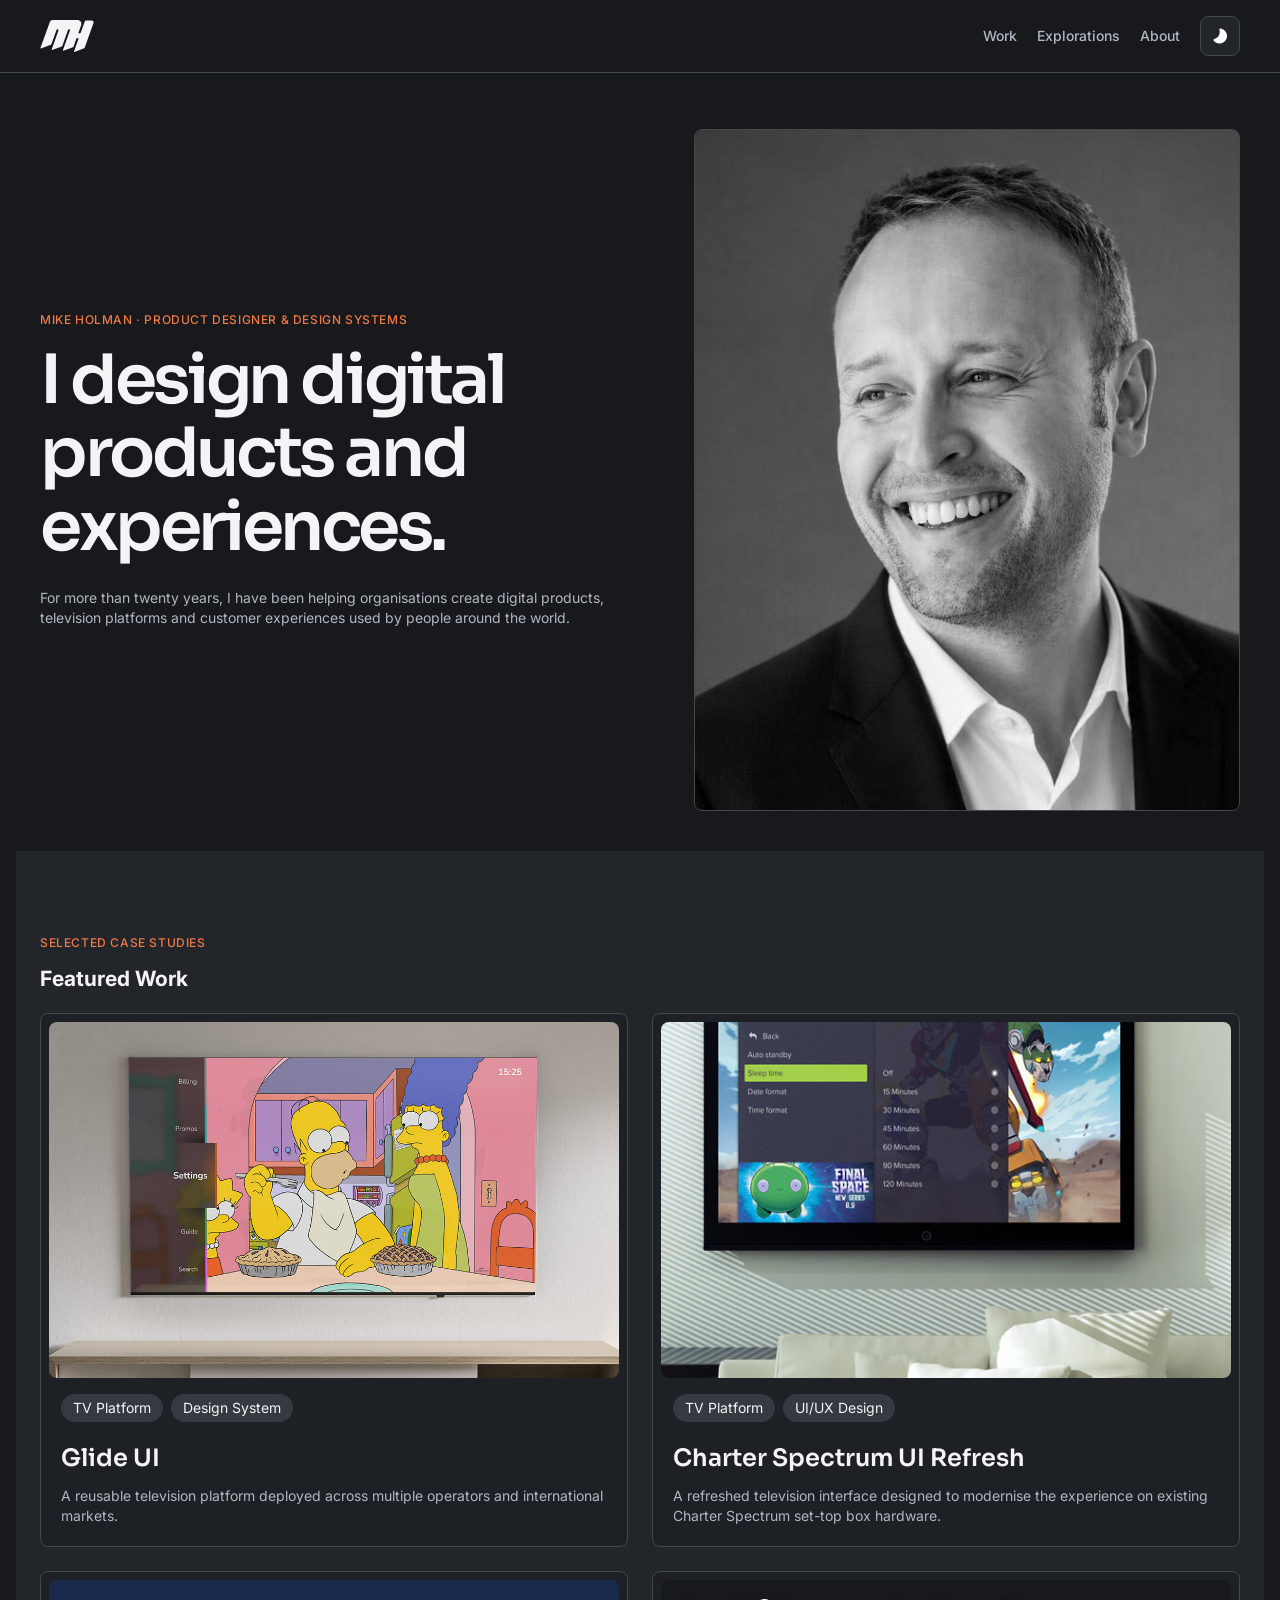
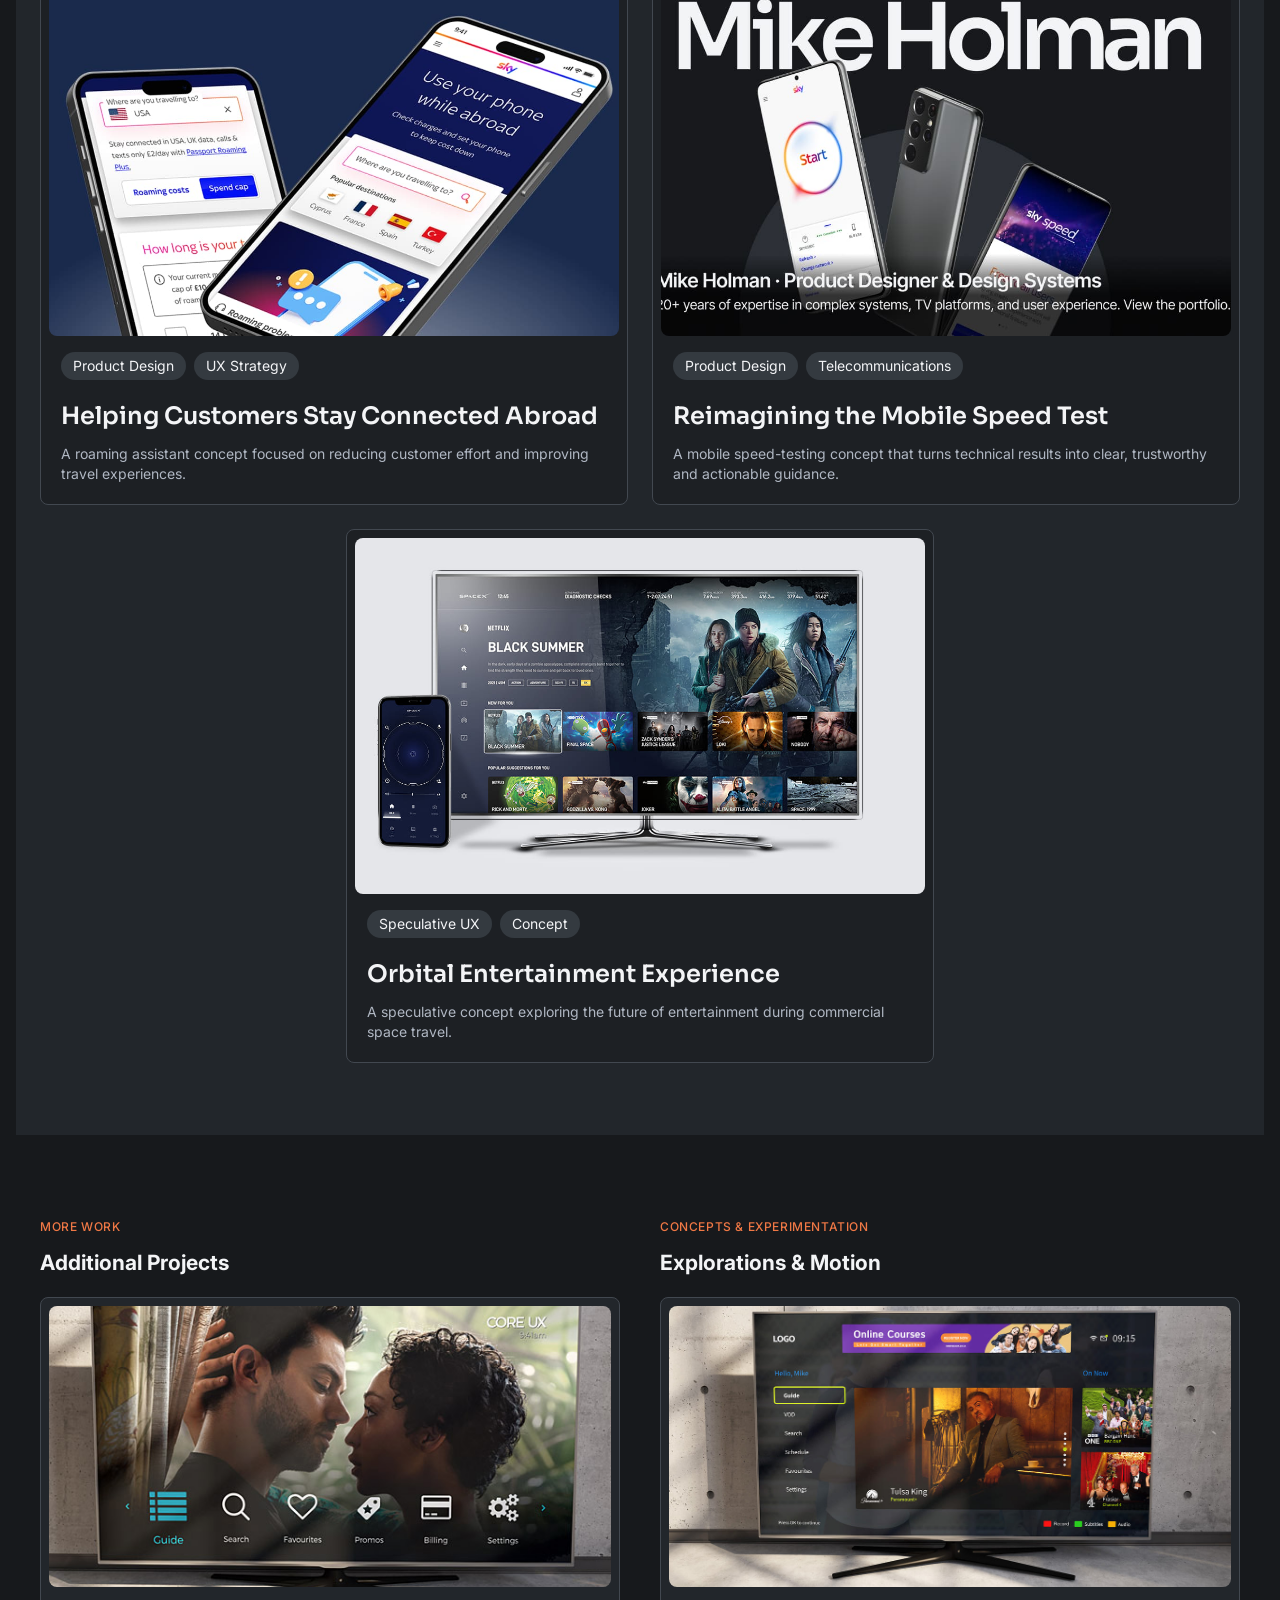
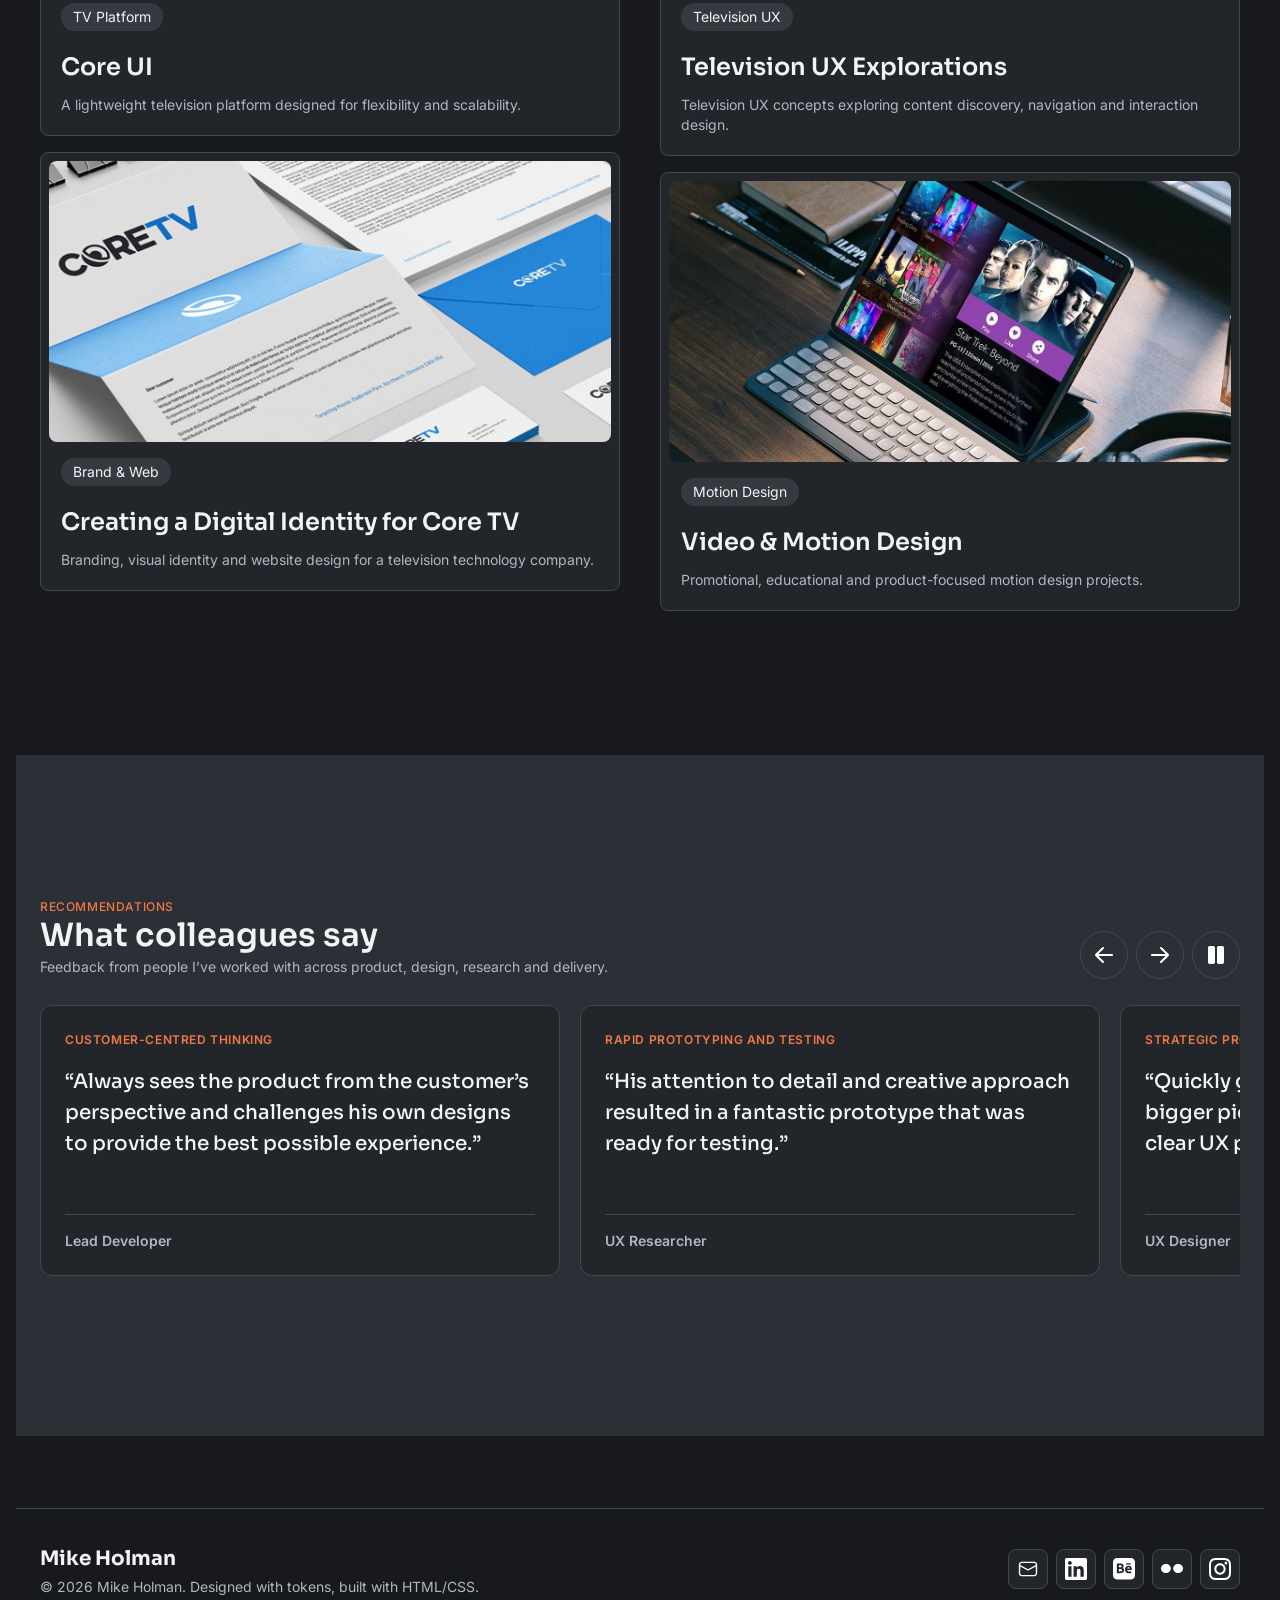
==== commit 858881cf: "About layout update - Case study temp files - Updated about" ====
--- a/index.html
+++ b/index.html
@@ -15,13 +15,13 @@
     <meta property="og:title" content="Mike Holman — Product Designer &amp; Design Systems">
     <meta property="og:description" content="Product designer Mike Holman creates digital products and television platforms, with 20+ years of experience in UX and design systems.">
     <meta property="og:url" content="https://mike-holman.github.io/">
-    <meta property="og:image" content="https://mike-holman.github.io/assets/images/glide/glide-impact-cignal.jpg">
-    <meta property="og:image:alt" content="Cignal television guide before and after the Glide UI redesign">
+    <meta property="og:image" content="https://mike-holman.github.io/assets/images/og.jpg">
+    <meta property="og:image:alt" content="Mike Holman portfolio featuring mobile app designs">
     <meta name="twitter:card" content="summary_large_image">
     <meta name="twitter:title" content="Mike Holman — Product Designer &amp; Design Systems">
     <meta name="twitter:description" content="Product designer Mike Holman creates digital products and television platforms, with 20+ years of experience in UX and design systems.">
-    <meta name="twitter:image" content="https://mike-holman.github.io/assets/images/glide/glide-impact-cignal.jpg">
-    <meta name="twitter:image:alt" content="Cignal television guide before and after the Glide UI redesign">
+    <meta name="twitter:image" content="https://mike-holman.github.io/assets/images/og.jpg">
+    <meta name="twitter:image:alt" content="Mike Holman portfolio featuring mobile app designs">
 
     <script type="application/ld+json">
         {
@@ -133,7 +133,30 @@
                         </a>
                     </article>
 
-                    <!-- Project 2: Helping Customers Stay Connected Abroad -->
+                    <!-- Project 2: Charter Spectrum UI Refresh -->
+                    <article class="project-card project-card--coming-soon">
+                        <a class="project-card-link" role="link" aria-disabled="true" tabindex="0">
+                            <div class="project-image-wrapper">
+                                <img src="assets/images/img_4_big.jpg"
+                                    alt="Television settings interface displayed on a set-top box"
+                                    loading="lazy">
+                            </div>
+                            <div class="project-content">
+                                <div class="project-tags">
+                                    <span class="tag">TV Platform</span>
+                                    <span class="tag">UI/UX Design</span>
+                                </div>
+                                <h3 class="h2 project-title">Charter Spectrum UI Refresh</h3>
+                                <p class="body">
+                                    A refreshed television interface designed to modernise the experience on existing
+                                    Charter Spectrum set-top box hardware.
+                                </p>
+                            </div>
+                        </a>
+                        <span class="project-card-status">Coming soon</span>
+                    </article>
+
+                    <!-- Project 3: Helping Customers Stay Connected Abroad -->
                     <article class="project-card project-card--coming-soon">
                         <a class="project-card-link" role="link" aria-disabled="true" tabindex="0">
                             <div class="project-image-wrapper">
@@ -155,7 +178,30 @@
                         <span class="project-card-status">Coming soon</span>
                     </article>
 
-                    <!-- Project 3: Orbital Entertainment Experience -->
+                    <!-- Project 4: Reimagining the Mobile Speed Test -->
+                    <article class="project-card project-card--coming-soon">
+                        <a class="project-card-link" role="link" aria-disabled="true" tabindex="0">
+                            <div class="project-image-wrapper">
+                                <img src="assets/images/og.jpg"
+                                    alt="Mobile speed test interface showing connection test screens"
+                                    loading="lazy">
+                            </div>
+                            <div class="project-content">
+                                <div class="project-tags">
+                                    <span class="tag">Product Design</span>
+                                    <span class="tag">Telecommunications</span>
+                                </div>
+                                <h3 class="h2 project-title">Reimagining the Mobile Speed Test</h3>
+                                <p class="body">
+                                    A mobile speed-testing concept that turns technical results into clear, trustworthy
+                                    and actionable guidance.
+                                </p>
+                            </div>
+                        </a>
+                        <span class="project-card-status">Coming soon</span>
+                    </article>
+
+                    <!-- Project 5: Orbital Entertainment Experience -->
                     <article class="project-card project-card--coming-soon">
                         <a class="project-card-link" role="link" aria-disabled="true" tabindex="0">
                             <div class="project-image-wrapper">
@@ -254,7 +300,7 @@
                                         <div class="project-tags">
                                             <span class="tag">Television UX</span>
                                         </div>
-                                        <h3 class="h2 project-title">Design Explorations</h3>
+                                        <h3 class="h2 project-title">Television UX Explorations</h3>
                                         <p class="body-small">Television UX concepts exploring content discovery, navigation and
                                             interaction design.</p>
                                     </div>
@@ -272,7 +318,7 @@
                                         <div class="project-tags">
                                             <span class="tag">Motion Design</span>
                                         </div>
-                                        <h3 class="h2 project-title">Video & Motion</h3>
+                                        <h3 class="h2 project-title">Video &amp; Motion Design</h3>
                                         <p class="body-small">Promotional, educational and product-focused motion design
                                             projects.</p>
                                     </div>
--- a/css/components/card.css
+++ b/css/components/card.css
@@ -11,6 +11,16 @@
 
 .featured-work-section .project-card {
     background: var(--colour-surface-card);
+}
+
+.featured-work-section .work-grid {
+    grid-template-columns: repeat(2, minmax(0, 1fr));
+}
+
+.featured-work-section .work-grid > .project-card:last-child:nth-child(odd) {
+    grid-column: 1 / -1;
+    justify-self: center;
+    width: calc(50% - var(--space-3));
 }
 
 .section-header {
@@ -234,6 +244,15 @@
 }
 
 @media (max-width: 768px) {
+    .featured-work-section .work-grid {
+        grid-template-columns: 1fr;
+    }
+
+    .featured-work-section .work-grid > .project-card:last-child:nth-child(odd) {
+        grid-column: auto;
+        width: 100%;
+    }
+
     .home-page > .hero-section,
     .home-page > .featured-work-section,
     .home-page > .additional-section {
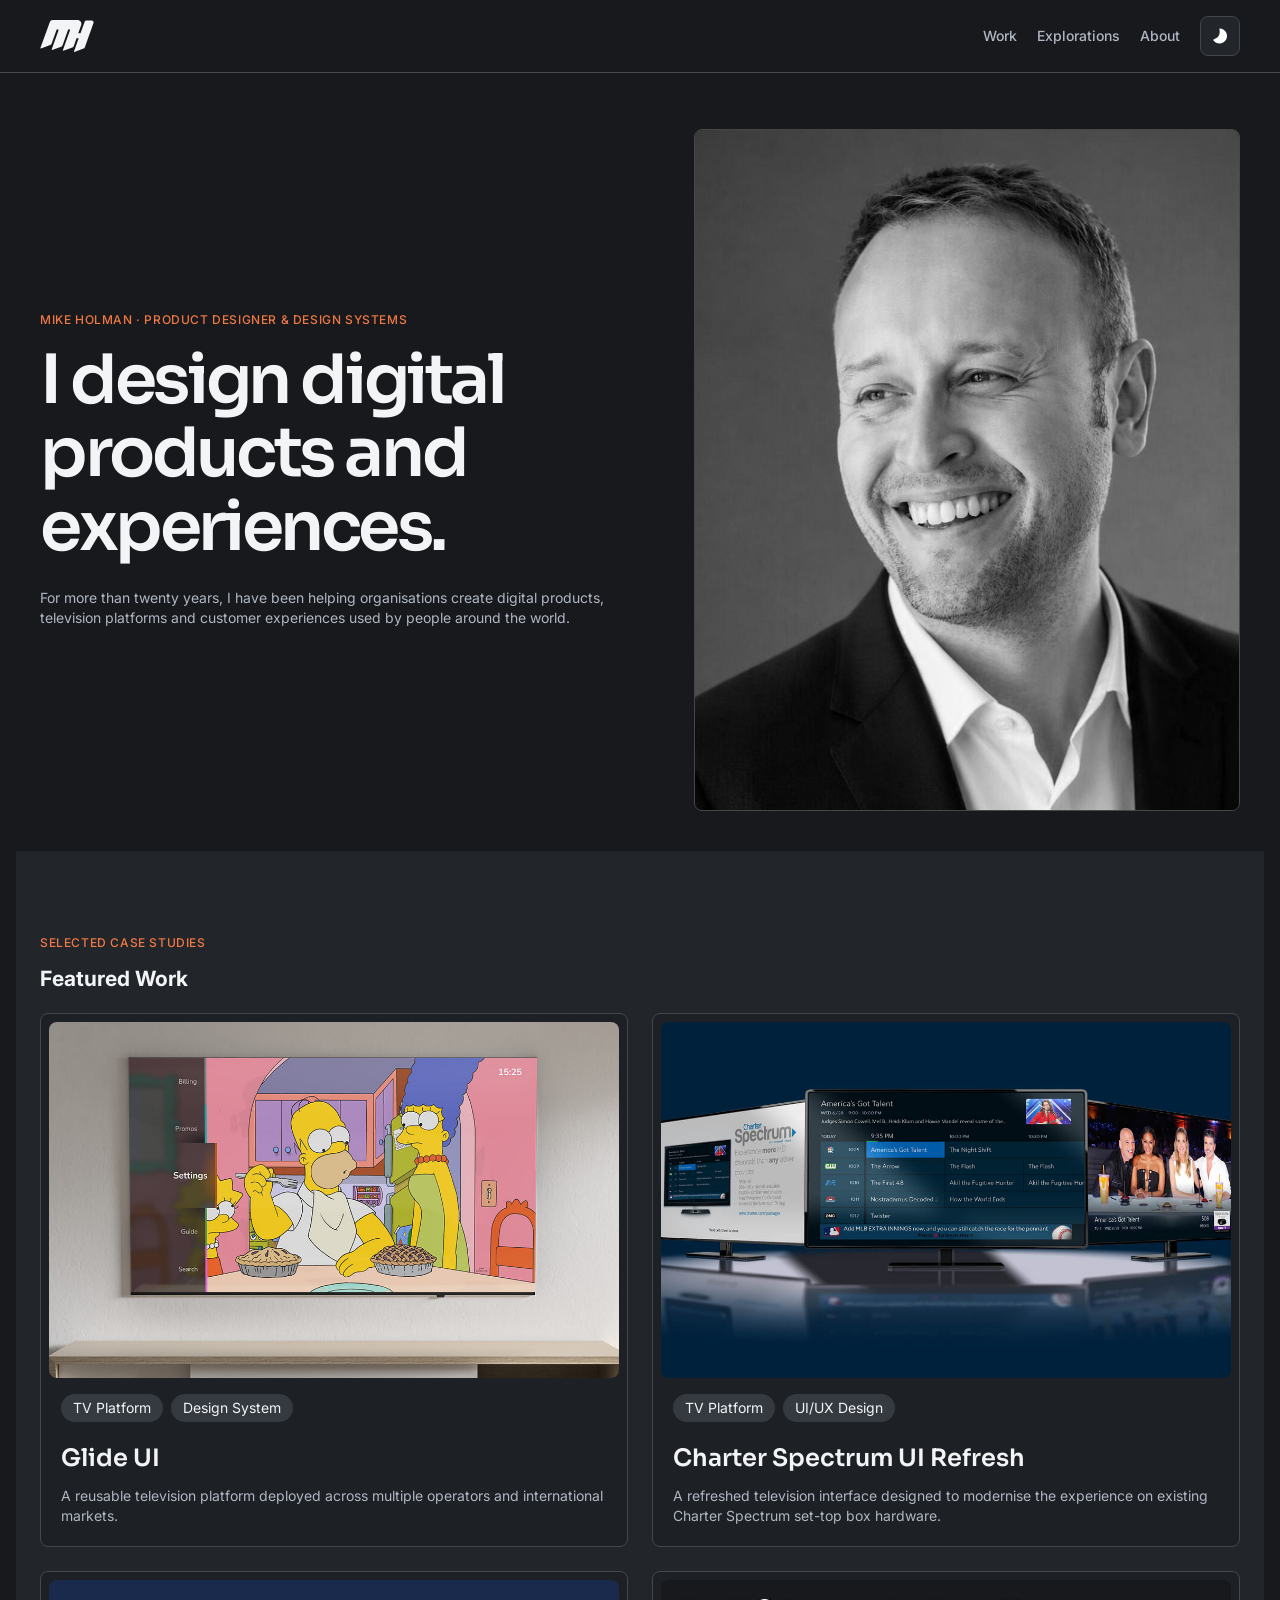
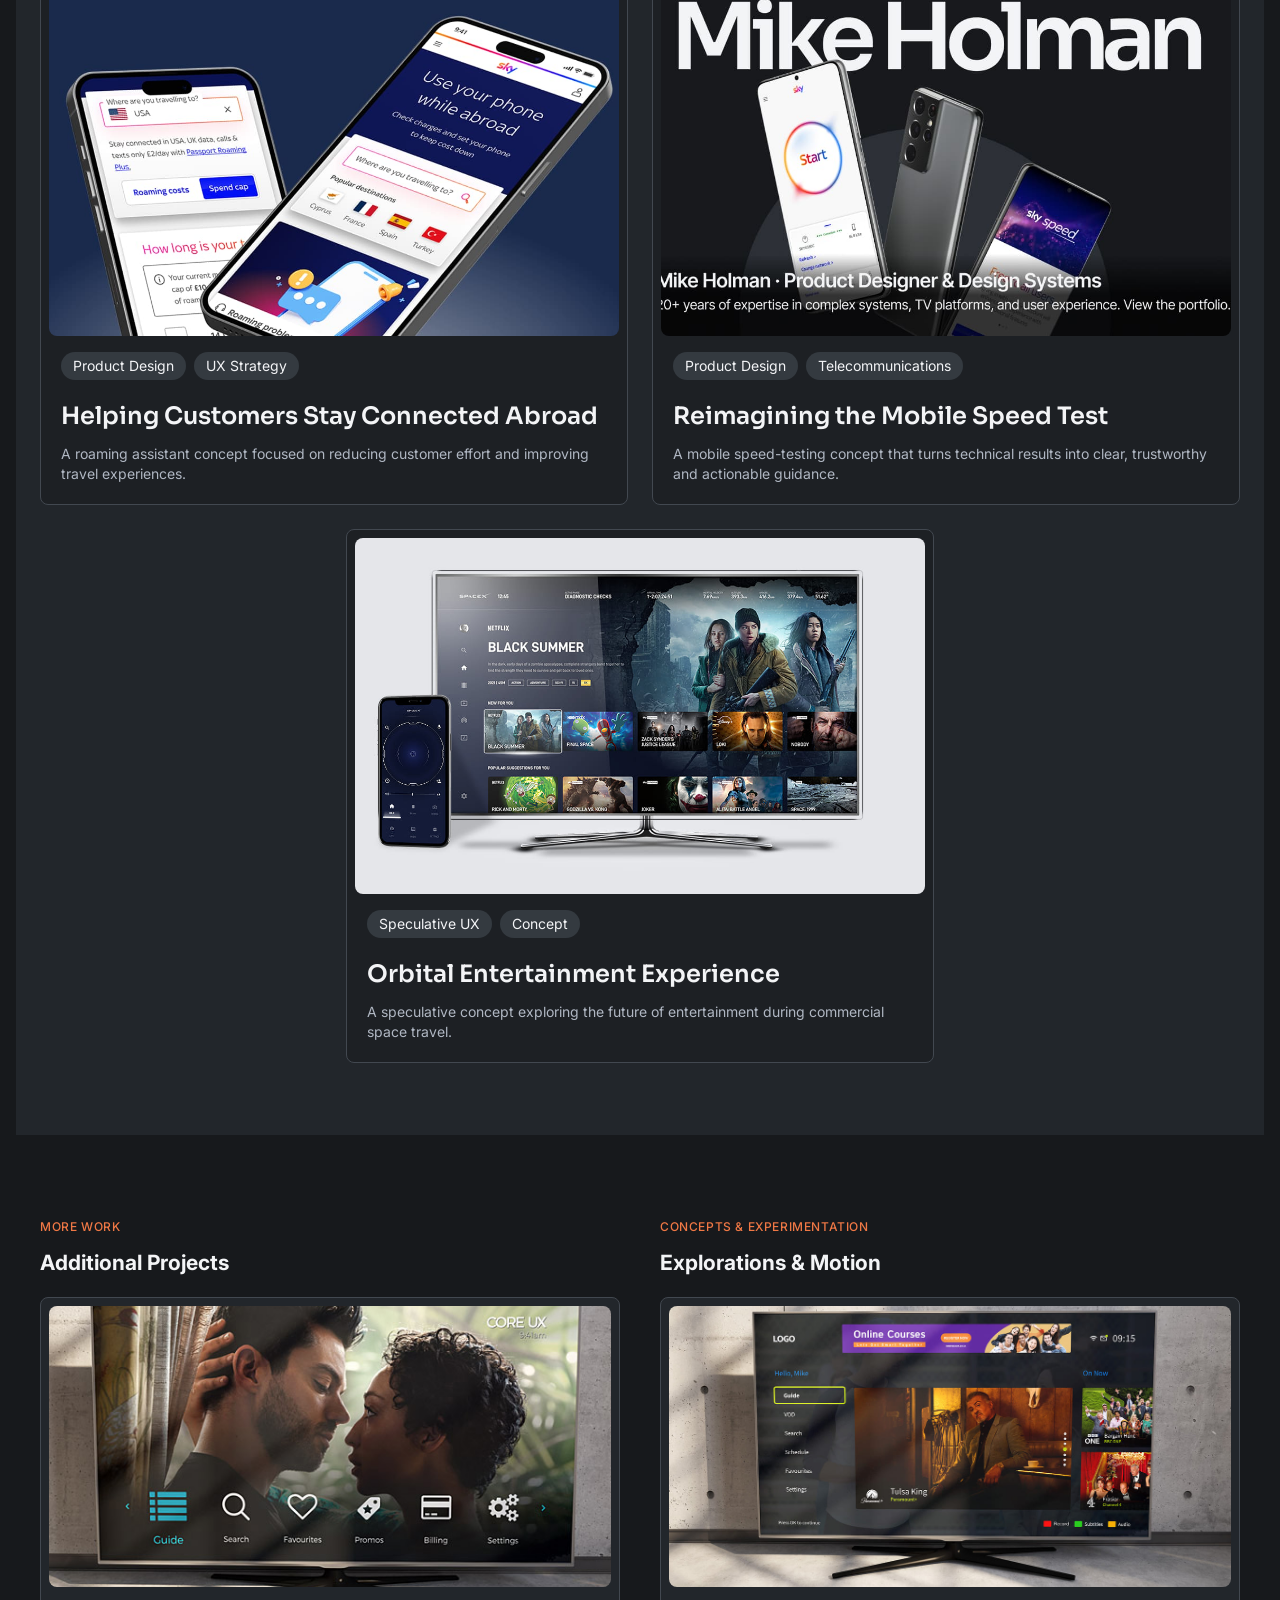
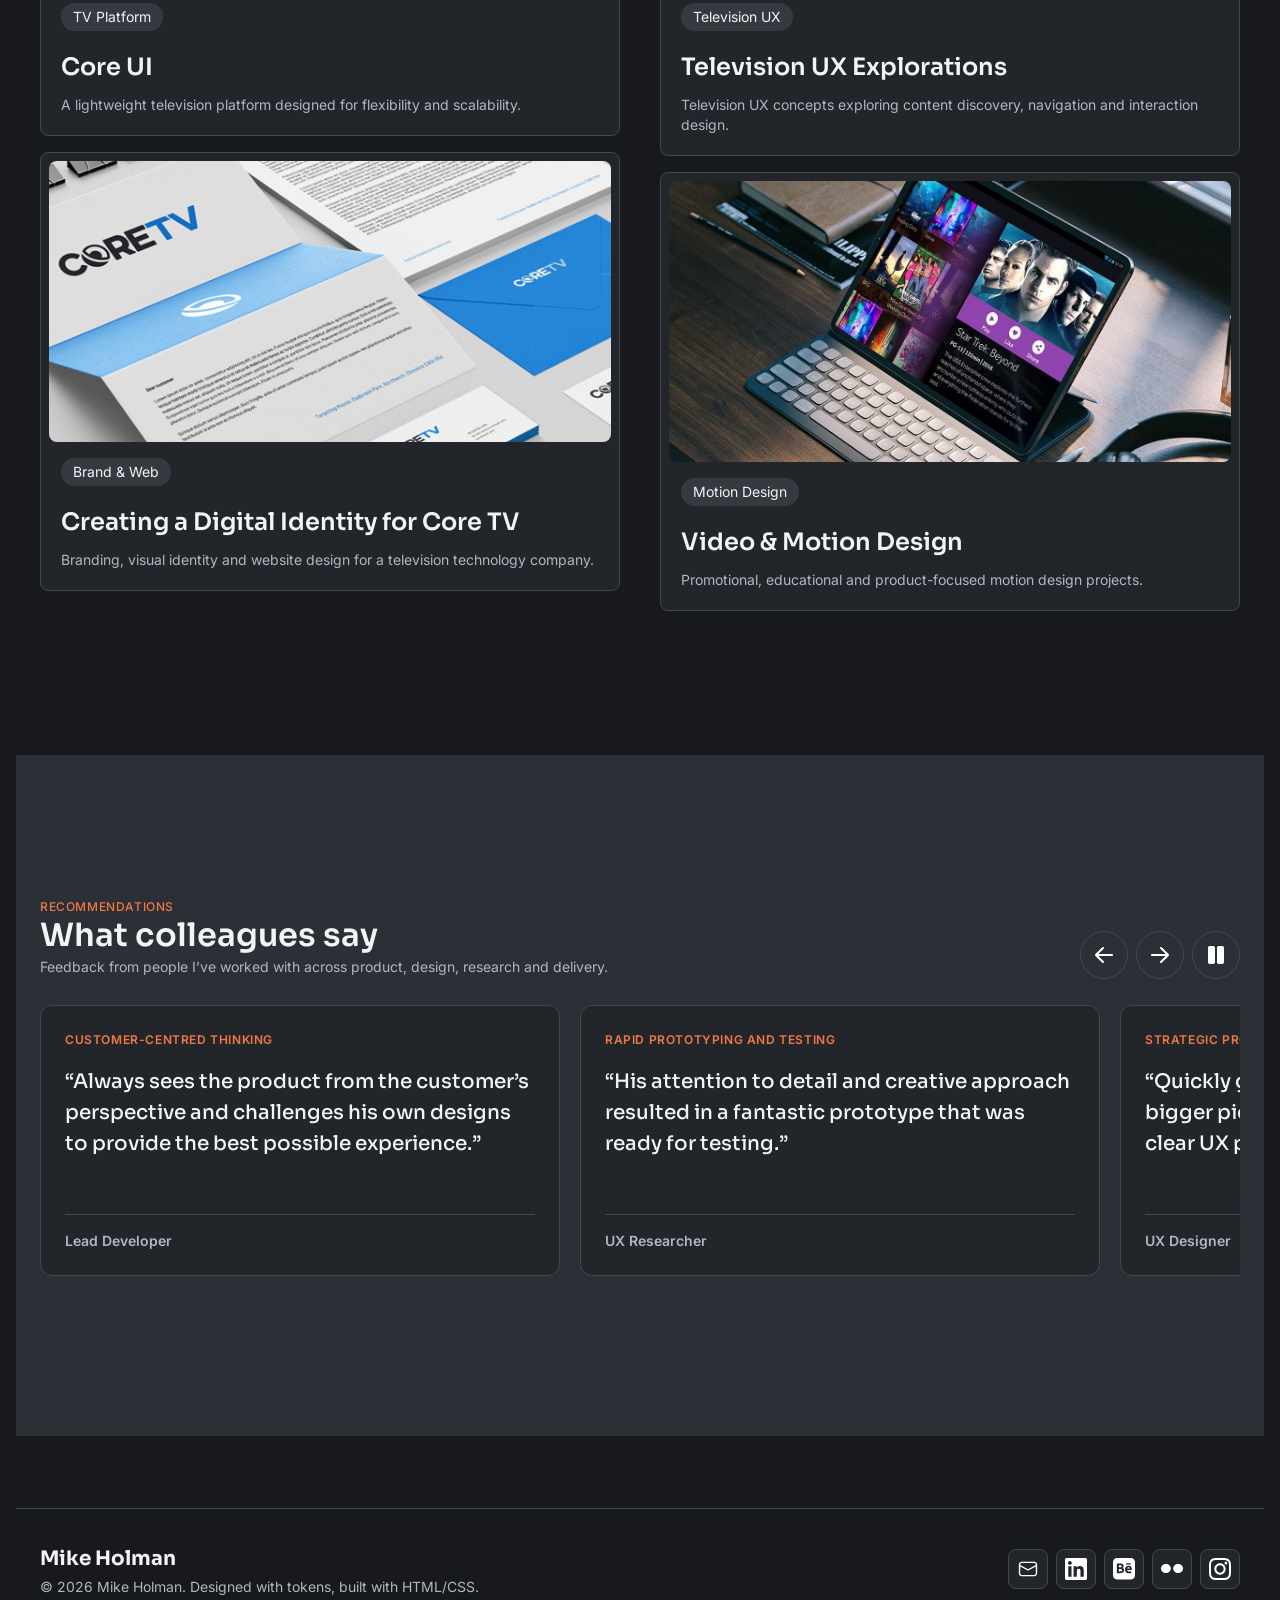
==== commit 03fff5b1: "Charter case study" ====
--- a/index.html
+++ b/index.html
@@ -134,11 +134,11 @@
                     </article>
 
                     <!-- Project 2: Charter Spectrum UI Refresh -->
-                    <article class="project-card project-card--coming-soon">
-                        <a class="project-card-link" role="link" aria-disabled="true" tabindex="0">
+                    <article class="project-card">
+                        <a class="project-card-link" href="projects/charter-case-study.html">
                             <div class="project-image-wrapper">
-                                <img src="assets/images/img_4_big.jpg"
-                                    alt="Television settings interface displayed on a set-top box"
+                                <img src="assets/images/charter-preview.jpg"
+                                    alt="Charter Spectrum UI Refresh project preview"
                                     loading="lazy">
                             </div>
                             <div class="project-content">
@@ -153,7 +153,6 @@
                                 </p>
                             </div>
                         </a>
-                        <span class="project-card-status">Coming soon</span>
                     </article>
 
                     <!-- Project 3: Helping Customers Stay Connected Abroad -->
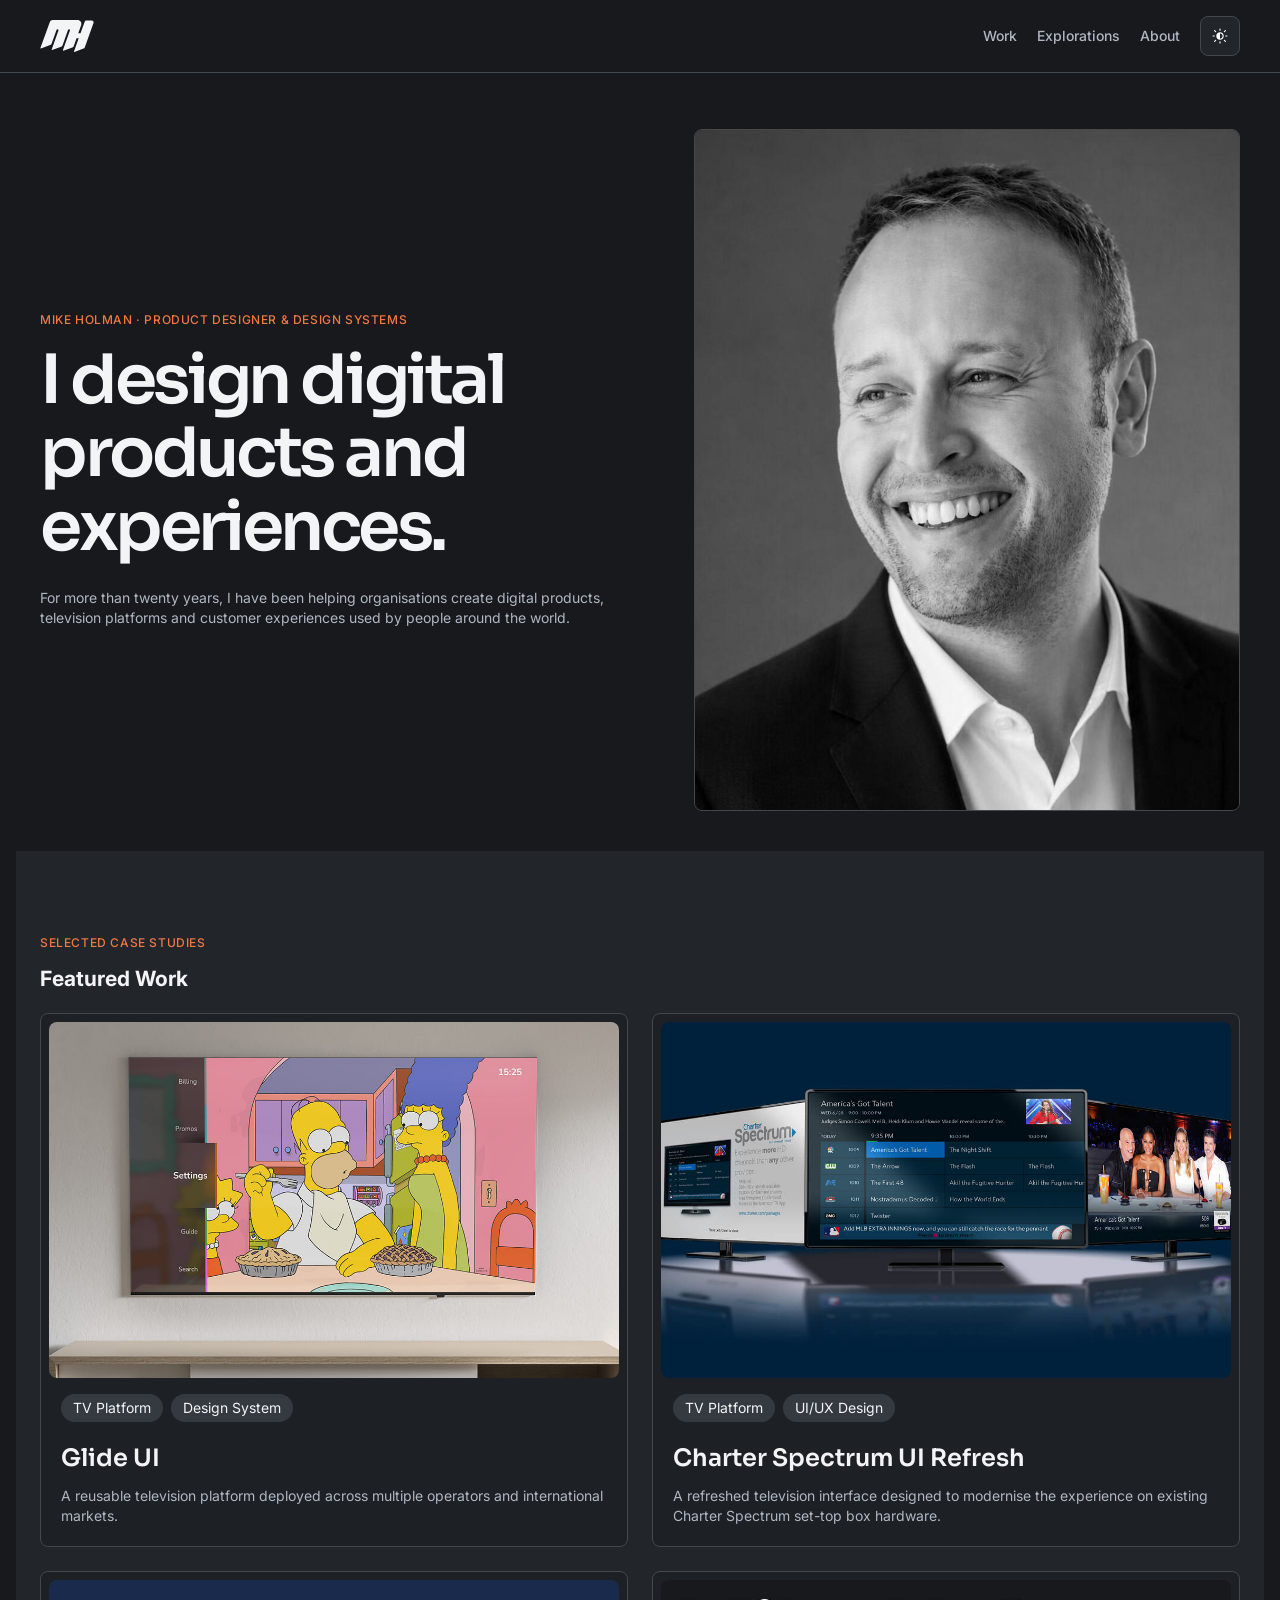
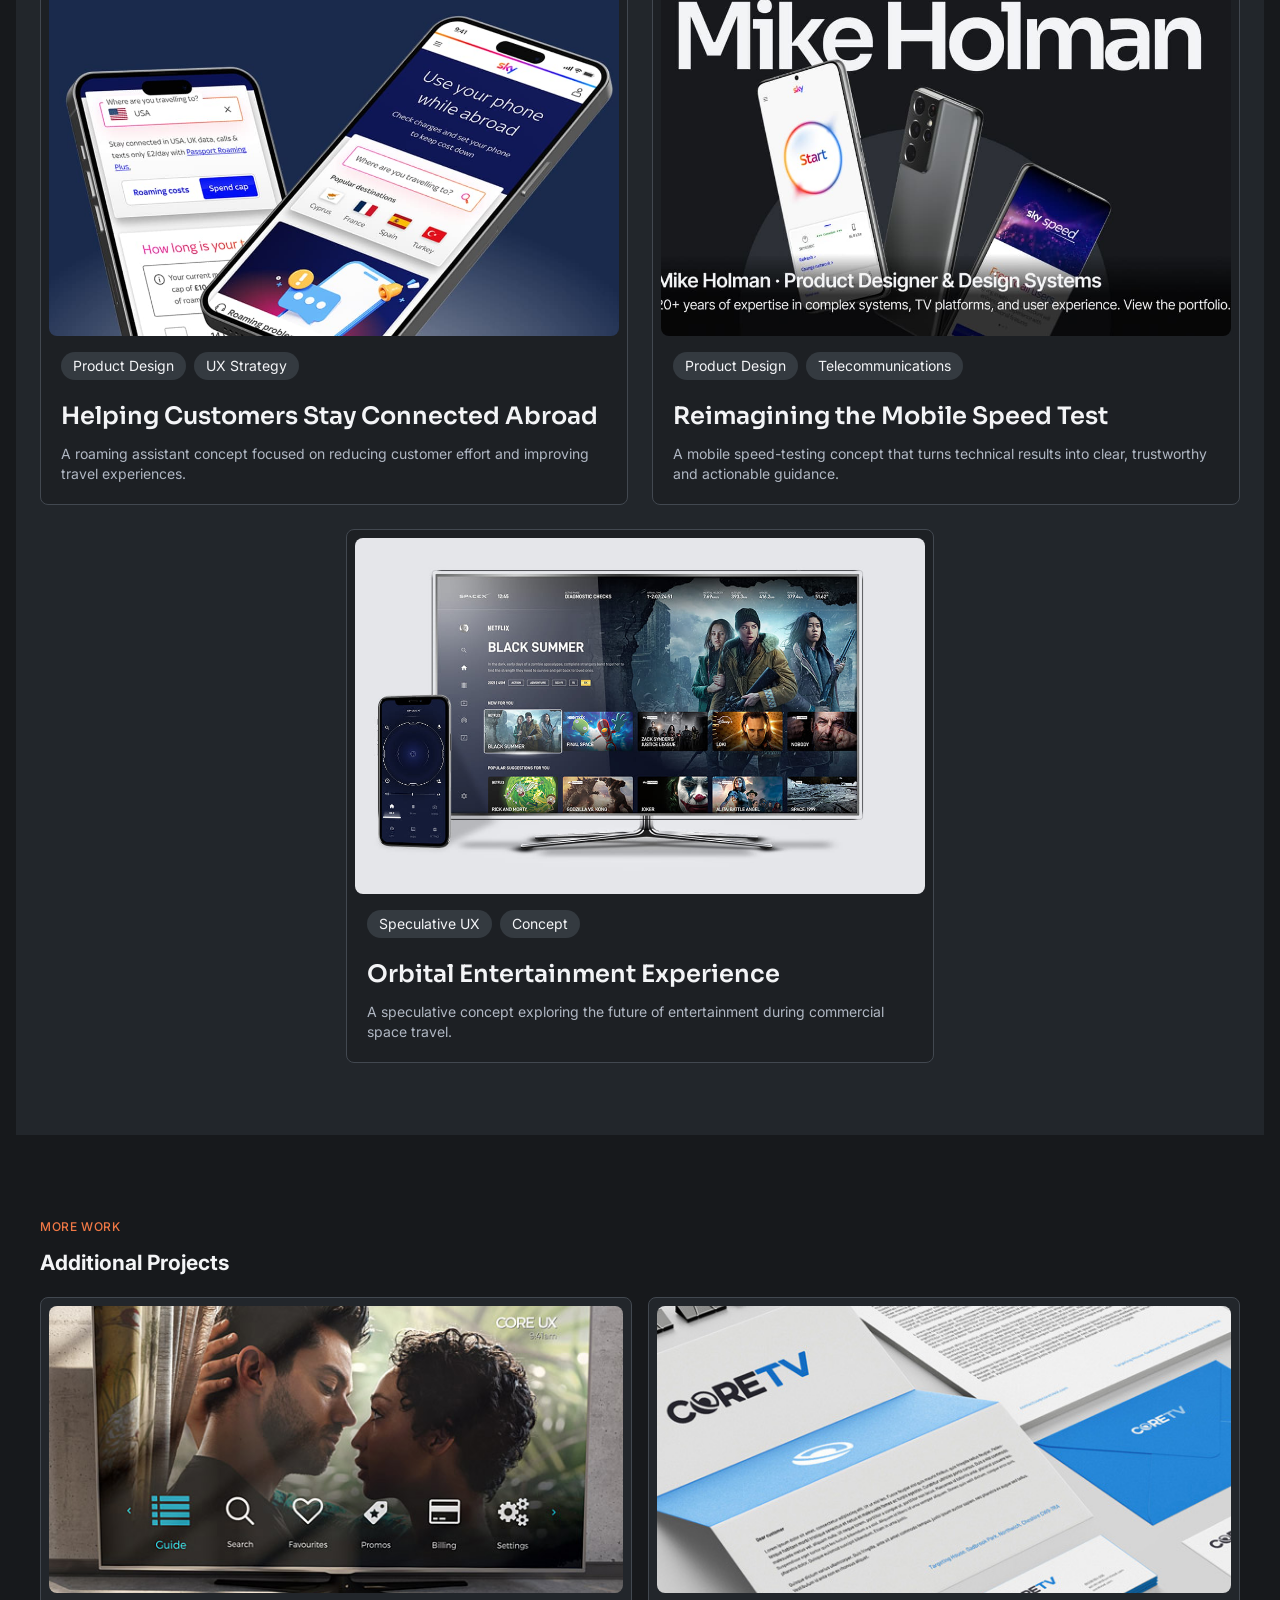
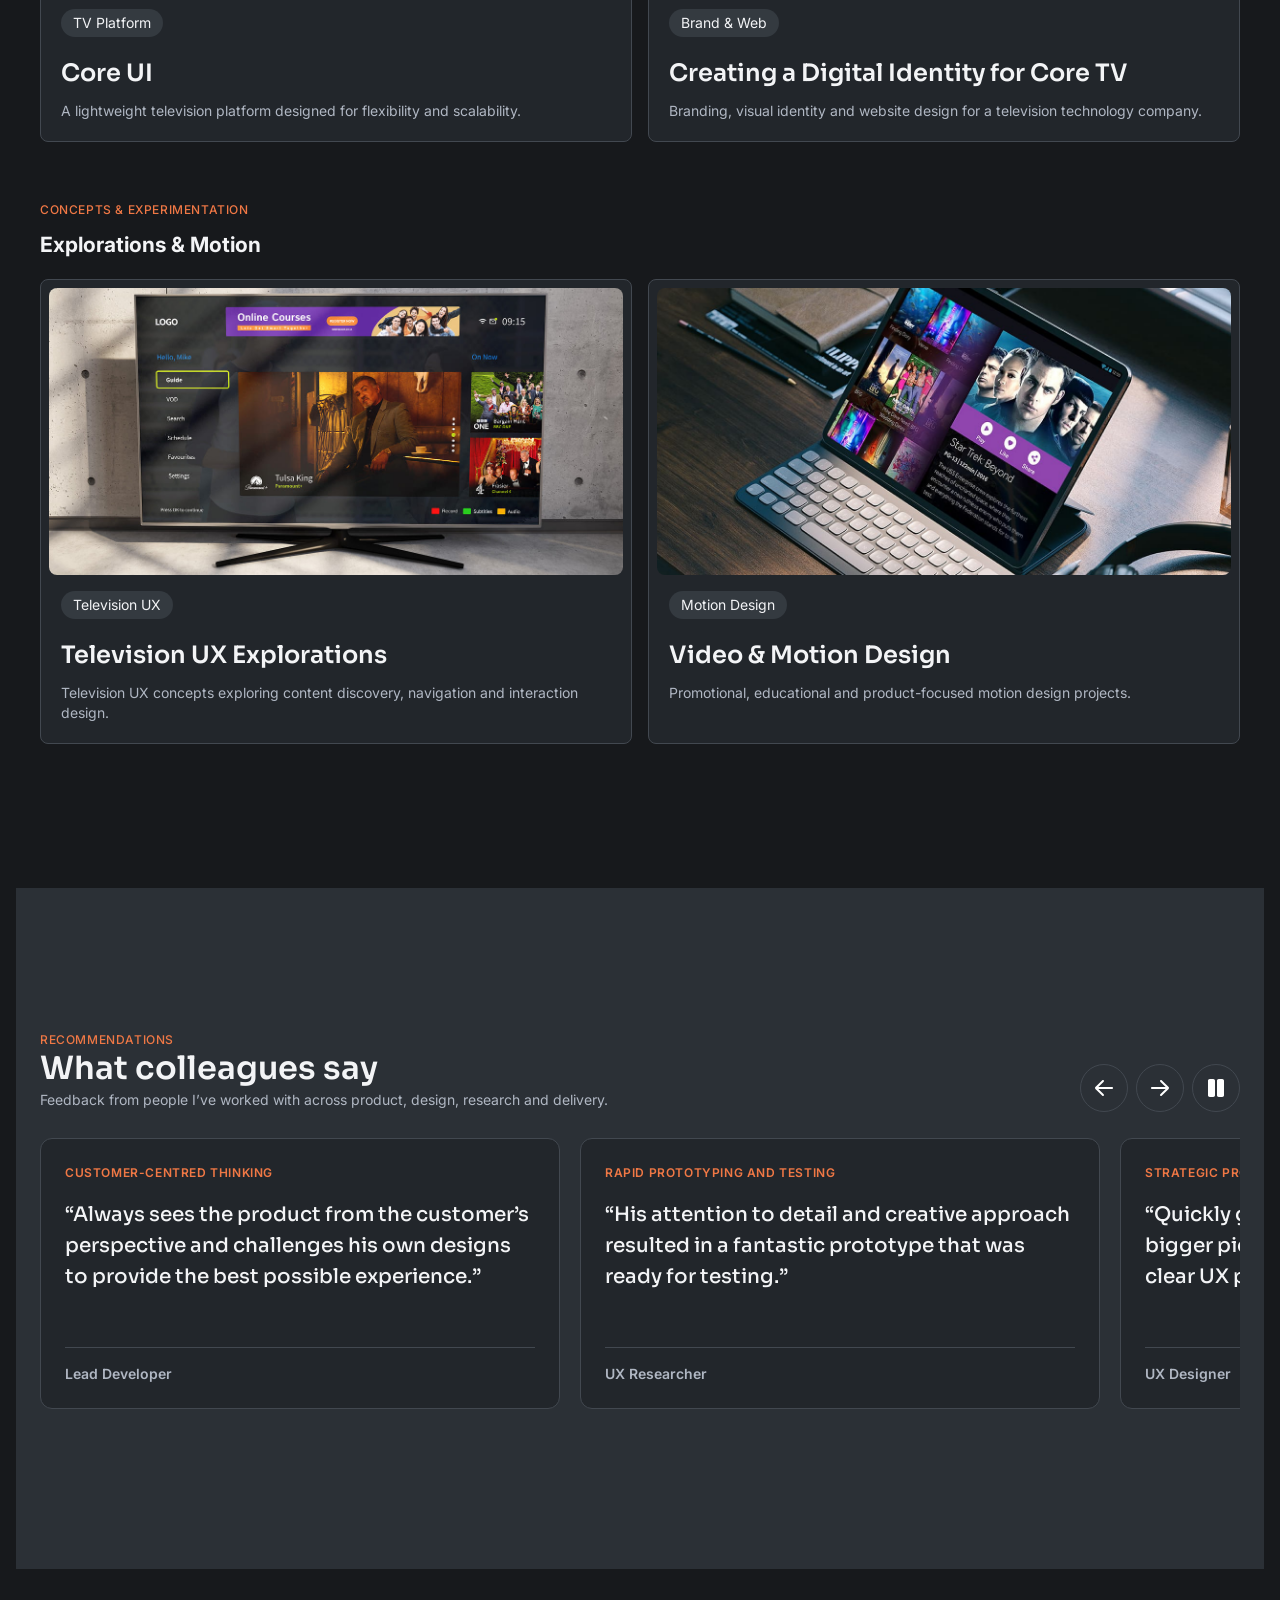
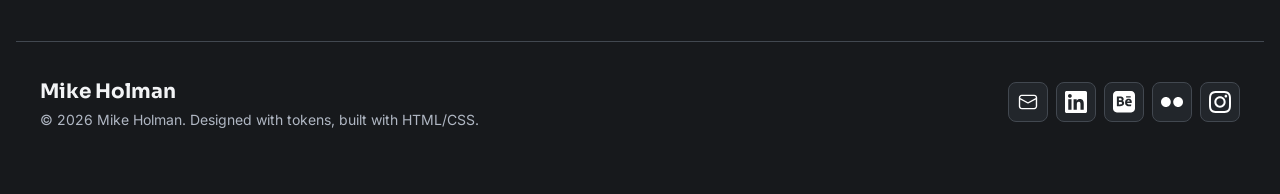
==== commit 4c3feea4: "more and concepts tweaks" ====
--- a/index.html
+++ b/index.html
@@ -76,8 +76,8 @@
                 <a href="#explorations">Explorations</a>
                 <a href="about.html">About</a>
             </nav>
-            <button class="theme-toggle" type="button" aria-label="Dark mode" aria-pressed="true">
-                <img class="theme-icon" src="assets/icons/moon.svg" data-dark-src="assets/icons/moon.svg" data-light-src="assets/icons/sun.svg" alt="" aria-hidden="true">
+            <button class="theme-toggle" type="button" aria-label="Switch to light mode">
+                <img class="theme-icon" src="assets/icons/sun.svg" data-dark-src="assets/icons/moon.svg" data-light-src="assets/icons/sun.svg" alt="" aria-hidden="true">
             </button>
         </div>
     </header>
--- a/css/components/button.css
+++ b/css/components/button.css
@@ -0,0 +1,54 @@
+.btn {
+  display: inline-flex;
+  align-items: center;
+  justify-content: center;
+
+  font-family: var(--font-body);
+  font-weight: var(--weight-semibold);
+  border: none;
+  border-radius: var(--radius-lg);
+  text-decoration: none;
+
+  cursor: pointer;
+}
+
+.btn-md {
+  height: var(--button-height-md);
+  padding-inline: var(--button-padding-md);
+}
+
+.btn-lg {
+  height: var(--button-height-lg);
+  padding-inline: var(--button-padding-lg);
+
+  font-size: var(--text-base);
+}
+
+.btn-primary {
+  background: var(--colour-primary);
+  color: white;
+}
+
+:root[data-theme="dark"] .btn-primary {
+  color: #17191c;
+}
+
+.btn-primary:hover {
+  background: var(--colour-primary-hover);
+}
+
+.btn-primary:focus-visible {
+  outline: none;
+  box-shadow: var(--focus-ring);
+}
+
+.btn-secondary {
+  background: var(--colour-surface);
+  color: var(--colour-text);
+
+  border: 1px solid var(--colour-border);
+}
+
+.btn-secondary:hover {
+  background: var(--colour-surface-hover);
+}
--- a/css/components/card.css
+++ b/css/components/card.css
@@ -229,13 +229,13 @@
 
 .split-grid {
     display: grid;
-    grid-template-columns: repeat(2, 1fr);
-    gap: var(--space-8);
+    grid-template-columns: 1fr;
+    gap: var(--space-9);
 }
 
 .project-list {
-    display: flex;
-    flex-direction: column;
+    display: grid;
+    grid-template-columns: repeat(2, minmax(0, 1fr));
     gap: var(--space-4);
 }
 
@@ -269,6 +269,12 @@
 
     .work-intro .display {
         font-size: clamp(var(--text-3xl), 8vw, var(--text-4xl));
+    }
+}
+
+@media (max-width: 600px) {
+    .project-list {
+        grid-template-columns: 1fr;
     }
 }
 
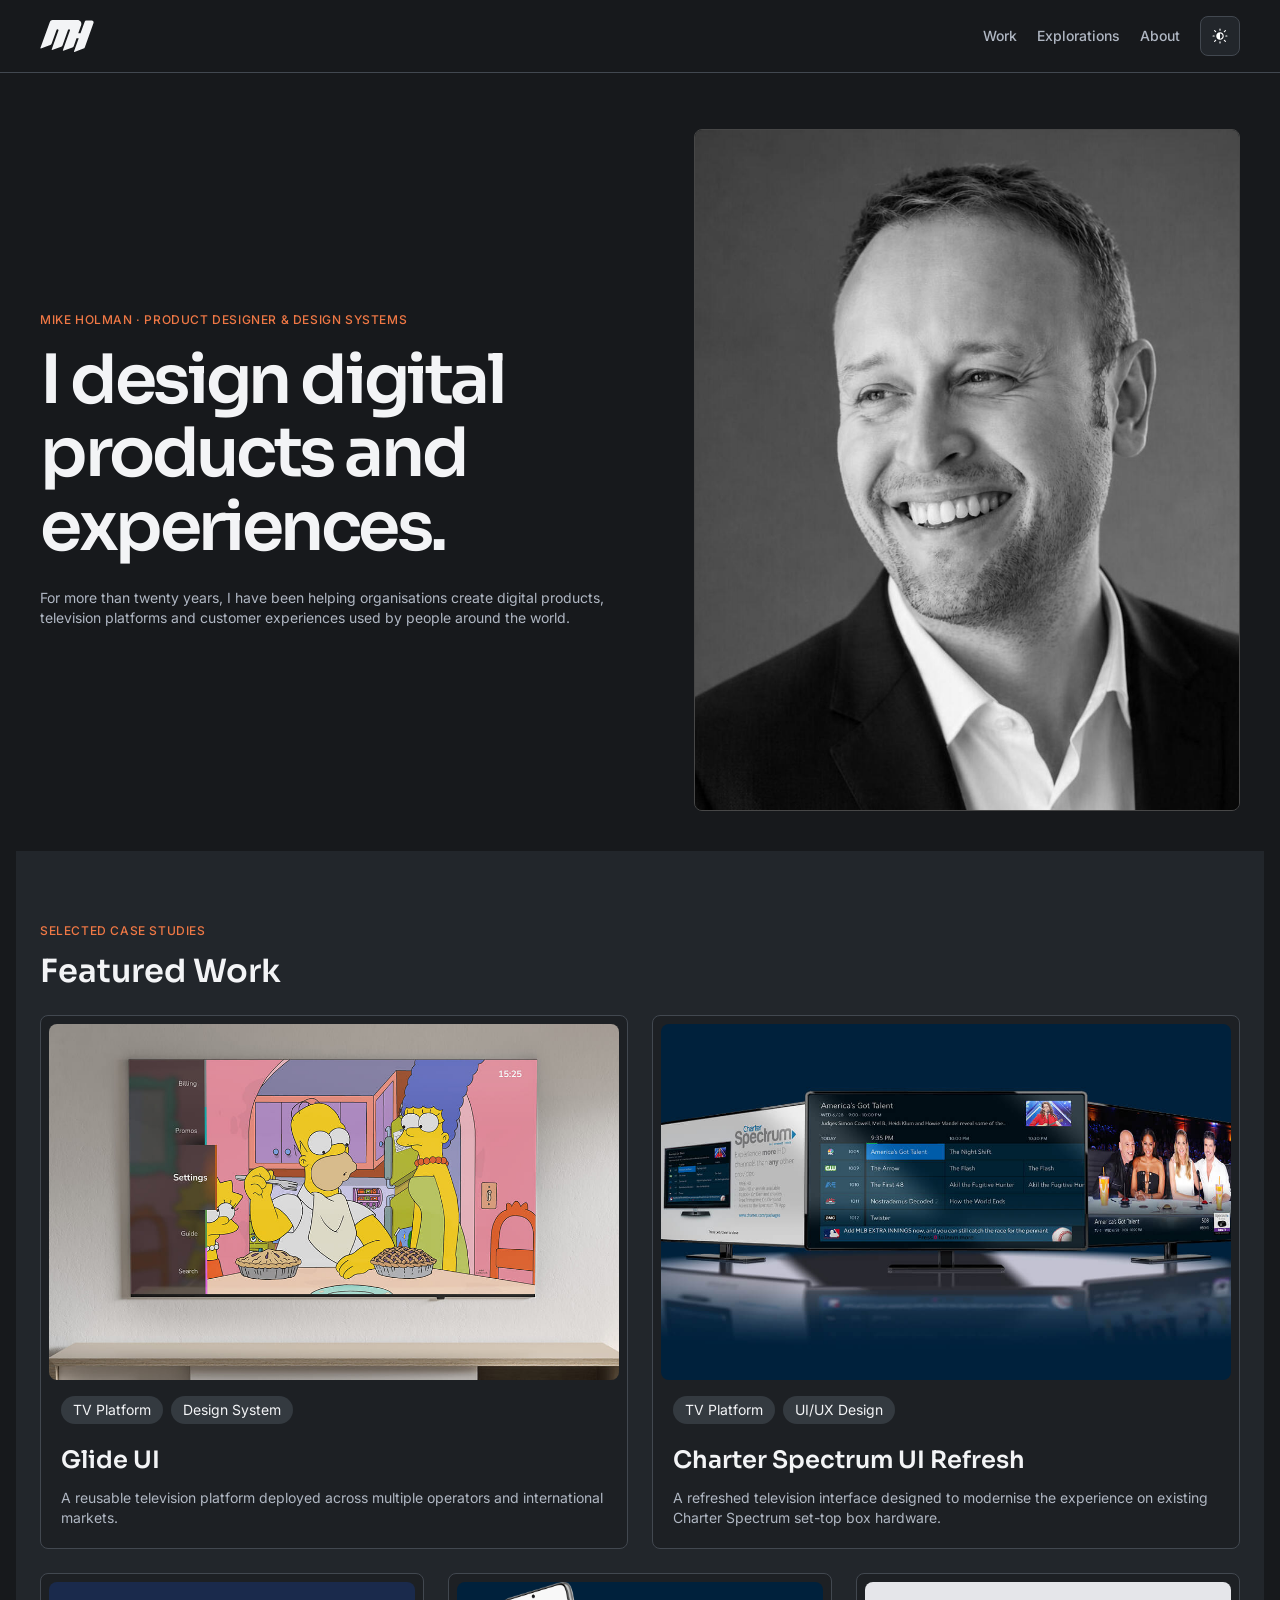
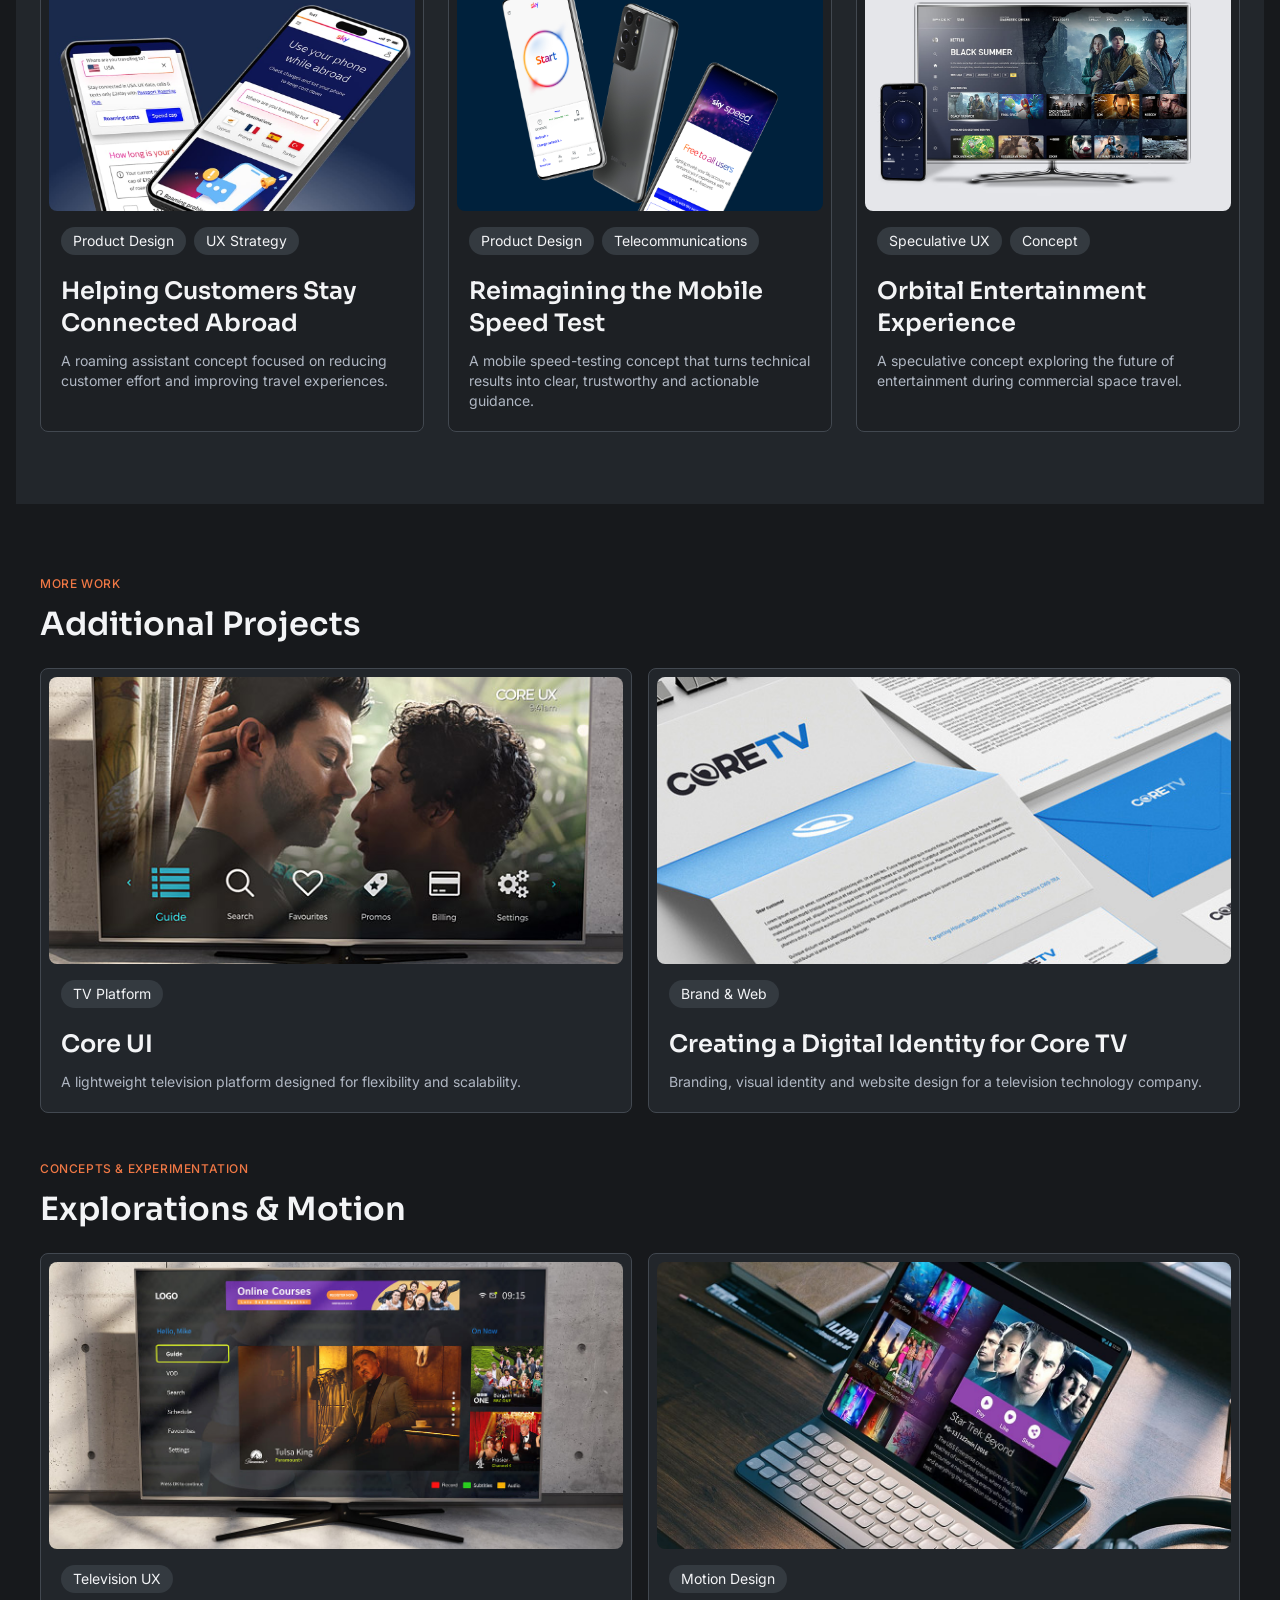
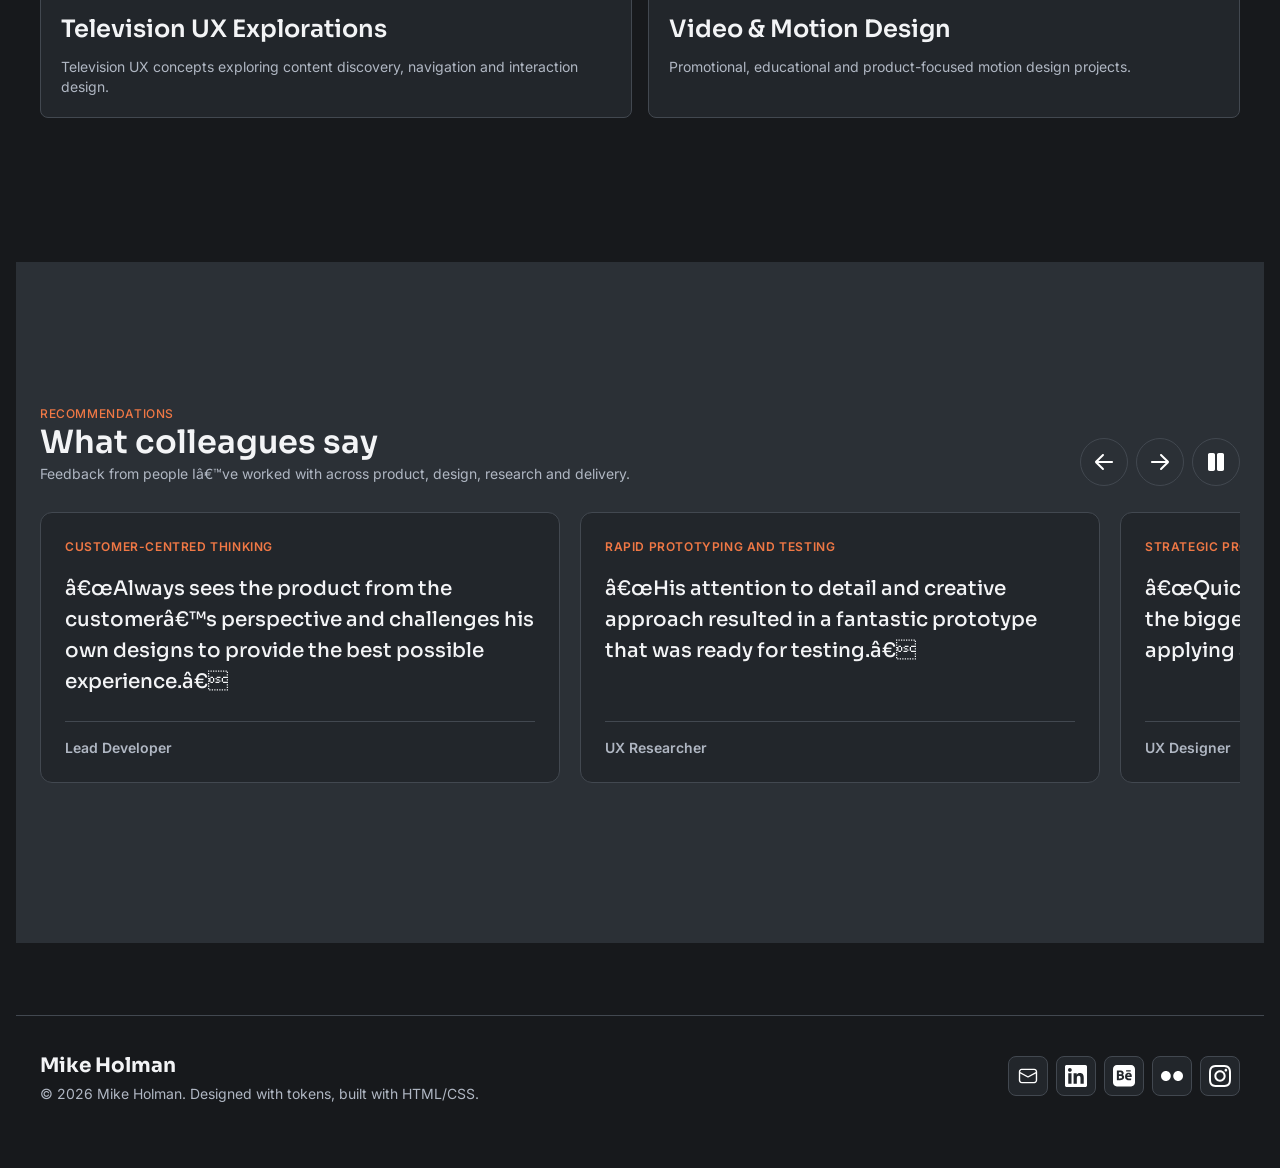
==== commit d75a5234: "19/11/2026" ====
--- a/index.html
+++ b/index.html
@@ -6,21 +6,21 @@
     <meta name="viewport" content="width=device-width, initial-scale=1.0">
     <meta name="description" content="Product designer Mike Holman creates digital products and television platforms, with 20+ years of experience in UX and design systems.">
     <meta name="author" content="Mike Holman">
-    <title>Mike Holman — Product Designer & Design Systems</title>
-    <link rel="canonical" href="https://mike-holman.github.io/">
+    <title>Mike Holman â€” Product Designer & Design Systems</title>
+    <link rel="canonical" href="https://mikeholman.co.uk/">
     <link rel="icon" type="image/svg+xml" href="/assets/icons/favicon.svg">
 
     <meta property="og:type" content="website">
     <meta property="og:site_name" content="Mike Holman">
-    <meta property="og:title" content="Mike Holman — Product Designer &amp; Design Systems">
+    <meta property="og:title" content="Mike Holman â€” Product Designer &amp; Design Systems">
     <meta property="og:description" content="Product designer Mike Holman creates digital products and television platforms, with 20+ years of experience in UX and design systems.">
-    <meta property="og:url" content="https://mike-holman.github.io/">
-    <meta property="og:image" content="https://mike-holman.github.io/assets/images/og.jpg">
+    <meta property="og:url" content="https://mikeholman.co.uk/">
+    <meta property="og:image" content="https://mikeholman.co.uk/assets/images/og.jpg">
     <meta property="og:image:alt" content="Mike Holman portfolio featuring mobile app designs">
     <meta name="twitter:card" content="summary_large_image">
-    <meta name="twitter:title" content="Mike Holman — Product Designer &amp; Design Systems">
+    <meta name="twitter:title" content="Mike Holman â€” Product Designer &amp; Design Systems">
     <meta name="twitter:description" content="Product designer Mike Holman creates digital products and television platforms, with 20+ years of experience in UX and design systems.">
-    <meta name="twitter:image" content="https://mike-holman.github.io/assets/images/og.jpg">
+    <meta name="twitter:image" content="https://mikeholman.co.uk/assets/images/og.jpg">
     <meta name="twitter:image:alt" content="Mike Holman portfolio featuring mobile app designs">
 
     <script type="application/ld+json">
@@ -28,7 +28,7 @@
             "@context": "https://schema.org",
             "@type": "Person",
             "name": "Mike Holman",
-            "url": "https://mike-holman.github.io/",
+            "url": "https://mikeholman.co.uk/",
             "jobTitle": "Product Designer",
             "description": "Product designer with over 20 years of experience in digital products, television platforms, UX and design systems.",
             "sameAs": [
@@ -107,11 +107,10 @@
 
                 <div class="section-header">
                     <p class="caption">Selected Case Studies</p>
-                    <h2 class="h1">Featured Work</h2>
-                </div>
-
-                <div class="work-grid">
-
+                    <h2 class="title-2">Featured Work</h2>
+                </div>
+
+                <div class="work-grid work-grid--two">
                     <!-- Project 1: Glide UI -->
                     <article class="project-card">
                         <a class="project-card-link" href="projects/glide-ui.html">
@@ -154,7 +153,9 @@
                             </div>
                         </a>
                     </article>
-
+                </div>
+
+                <div class="work-grid work-grid--three">
                     <!-- Project 3: Helping Customers Stay Connected Abroad -->
                     <article class="project-card project-card--coming-soon">
                         <a class="project-card-link" role="link" aria-disabled="true" tabindex="0">
@@ -181,7 +182,7 @@
                     <article class="project-card project-card--coming-soon">
                         <a class="project-card-link" role="link" aria-disabled="true" tabindex="0">
                             <div class="project-image-wrapper">
-                                <img src="assets/images/og.jpg"
+                                <img src="assets/images/speed-test-preview.jpg"
                                     alt="Mobile speed test interface showing connection test screens"
                                     loading="lazy">
                             </div>
@@ -239,7 +240,7 @@
                     <div class="grid-column">
                         <div class="section-header">
                             <p class="caption">More Work</p>
-                            <h2 class="h2">Additional Projects</h2>
+                            <h2 class="title-2">Additional Projects</h2>
                         </div>
 
                         <div class="project-list">
@@ -285,7 +286,7 @@
                     <div class="grid-column">
                         <div class="section-header">
                             <p class="caption">Concepts & Experimentation</p>
-                            <h2 class="h2">Explorations & Motion</h2>
+                            <h2 class="title-2">Explorations & Motion</h2>
                         </div>
 
                         <div class="project-list">
@@ -340,7 +341,7 @@
                     <div>
                         <p class="caption">Recommendations</p>
                         <h2 class="title-2" id="testimonials-title">What colleagues say</h2>
-                        <p class="body-large">Feedback from people I’ve worked with across product, design, research and delivery.</p>
+                        <p class="body-large">Feedback from people Iâ€™ve worked with across product, design, research and delivery.</p>
                     </div>
                     <div class="testimonial-controls" role="group" aria-label="Testimonial controls">
                         <button class="testimonial-control" type="button" data-testimonial-previous aria-label="Previous testimonials" aria-controls="testimonial-rail">
@@ -359,42 +360,42 @@
                 <div class="testimonial-rail" id="testimonial-rail" role="region" aria-label="Colleague testimonials" tabindex="0">
                     <article class="testimonial-card" aria-label="Customer-centred thinking">
                         <p class="testimonial-theme">Customer-centred thinking</p>
-                        <blockquote>“Always sees the product from the customer’s perspective and challenges his own designs to provide the best possible experience.”</blockquote>
+                        <blockquote>â€œAlways sees the product from the customerâ€™s perspective and challenges his own designs to provide the best possible experience.â€</blockquote>
                         <p class="testimonial-attribution"><cite>Lead Developer</cite></p>
                     </article>
                     <article class="testimonial-card" aria-label="Rapid prototyping and testing">
                         <p class="testimonial-theme">Rapid prototyping and testing</p>
-                        <blockquote>“His attention to detail and creative approach resulted in a fantastic prototype that was ready for testing.”</blockquote>
+                        <blockquote>â€œHis attention to detail and creative approach resulted in a fantastic prototype that was ready for testing.â€</blockquote>
                         <p class="testimonial-attribution"><cite>UX Researcher</cite></p>
                     </article>
                     <article class="testimonial-card" aria-label="Strategic product thinking">
                         <p class="testimonial-theme">Strategic product thinking</p>
-                        <blockquote>“Quickly gets ideas into life by looking at the bigger picture, spotting gaps and applying a clear UX process.”</blockquote>
+                        <blockquote>â€œQuickly gets ideas into life by looking at the bigger picture, spotting gaps and applying a clear UX process.â€</blockquote>
                         <p class="testimonial-attribution"><cite>UX Designer</cite></p>
                     </article>
                     <article class="testimonial-card" aria-label="Collaborative problem-solving">
                         <p class="testimonial-theme">Collaborative problem-solving</p>
-                        <blockquote>“His insights and recommendations were clear and easy to shape into an approach, supported by a collaborative assessment of the current experience.”</blockquote>
+                        <blockquote>â€œHis insights and recommendations were clear and easy to shape into an approach, supported by a collaborative assessment of the current experience.â€</blockquote>
                         <p class="testimonial-attribution"><cite>Project Manager</cite></p>
                     </article>
                     <article class="testimonial-card" aria-label="Turning ideas into tangible outcomes">
                         <p class="testimonial-theme">Turning ideas into tangible outcomes</p>
-                        <blockquote>“Fantastic at taking requests and bringing them to life quickly and efficiently, with a great eye for feedback and the smaller details.”</blockquote>
+                        <blockquote>â€œFantastic at taking requests and bringing them to life quickly and efficiently, with a great eye for feedback and the smaller details.â€</blockquote>
                         <p class="testimonial-attribution"><cite>Business Analyst</cite></p>
                     </article>
                     <article class="testimonial-card" aria-label="Quality and delivery">
                         <p class="testimonial-theme">Quality and delivery</p>
-                        <blockquote>“Handles demanding deadlines and workloads efficiently without compromising the quality of the output.”</blockquote>
+                        <blockquote>â€œHandles demanding deadlines and workloads efficiently without compromising the quality of the output.â€</blockquote>
                         <p class="testimonial-attribution"><cite>UX Designer</cite></p>
                     </article>
                     <article class="testimonial-card" aria-label="Constructive design collaboration">
                         <p class="testimonial-theme">Constructive design collaboration</p>
-                        <blockquote>“His knowledge of the design space and understanding of the design system make his feedback constructive, informative and invaluable.”</blockquote>
+                        <blockquote>â€œHis knowledge of the design space and understanding of the design system make his feedback constructive, informative and invaluable.â€</blockquote>
                         <p class="testimonial-attribution"><cite>UX Designer</cite></p>
                     </article>
                     <article class="testimonial-card" aria-label="Continuous improvement">
                         <p class="testimonial-theme">Continuous improvement</p>
-                        <blockquote>“Proactively examined how the team worked and approached the output with a critical eye, identifying opportunities for improvement.”</blockquote>
+                        <blockquote>â€œProactively examined how the team worked and approached the output with a critical eye, identifying opportunities for improvement.â€</blockquote>
                         <p class="testimonial-attribution"><cite>Product Manager</cite></p>
                     </article>
                 </div>
--- a/css/components/card.css
+++ b/css/components/card.css
@@ -13,18 +13,25 @@
     background: var(--colour-surface-card);
 }
 
-.featured-work-section .work-grid {
+.featured-work-section .work-grid--two {
     grid-template-columns: repeat(2, minmax(0, 1fr));
-}
-
-.featured-work-section .work-grid > .project-card:last-child:nth-child(odd) {
-    grid-column: 1 / -1;
-    justify-self: center;
-    width: calc(50% - var(--space-3));
+    margin-bottom: var(--space-6);
+}
+
+.featured-work-section .work-grid--three {
+    grid-template-columns: repeat(3, minmax(0, 1fr));
 }
 
 .section-header {
     margin-bottom: var(--space-6);
+}
+
+.section-header > * {
+    margin: 0;
+}
+
+.section-header .caption {
+    margin-bottom: var(--space-3);
 }
 
 /* Work Grid - Responsive 3 Column Layout */
@@ -243,14 +250,17 @@
     aspect-ratio: 2 / 1;
 }
 
+@media (max-width: 900px) {
+    .featured-work-section .work-grid--two,
+    .featured-work-section .work-grid--three {
+        grid-template-columns: 1fr;
+    }
+}
+
 @media (max-width: 768px) {
-    .featured-work-section .work-grid {
+    .featured-work-section .work-grid--two,
+    .featured-work-section .work-grid--three {
         grid-template-columns: 1fr;
-    }
-
-    .featured-work-section .work-grid > .project-card:last-child:nth-child(odd) {
-        grid-column: auto;
-        width: 100%;
     }
 
     .home-page > .hero-section,
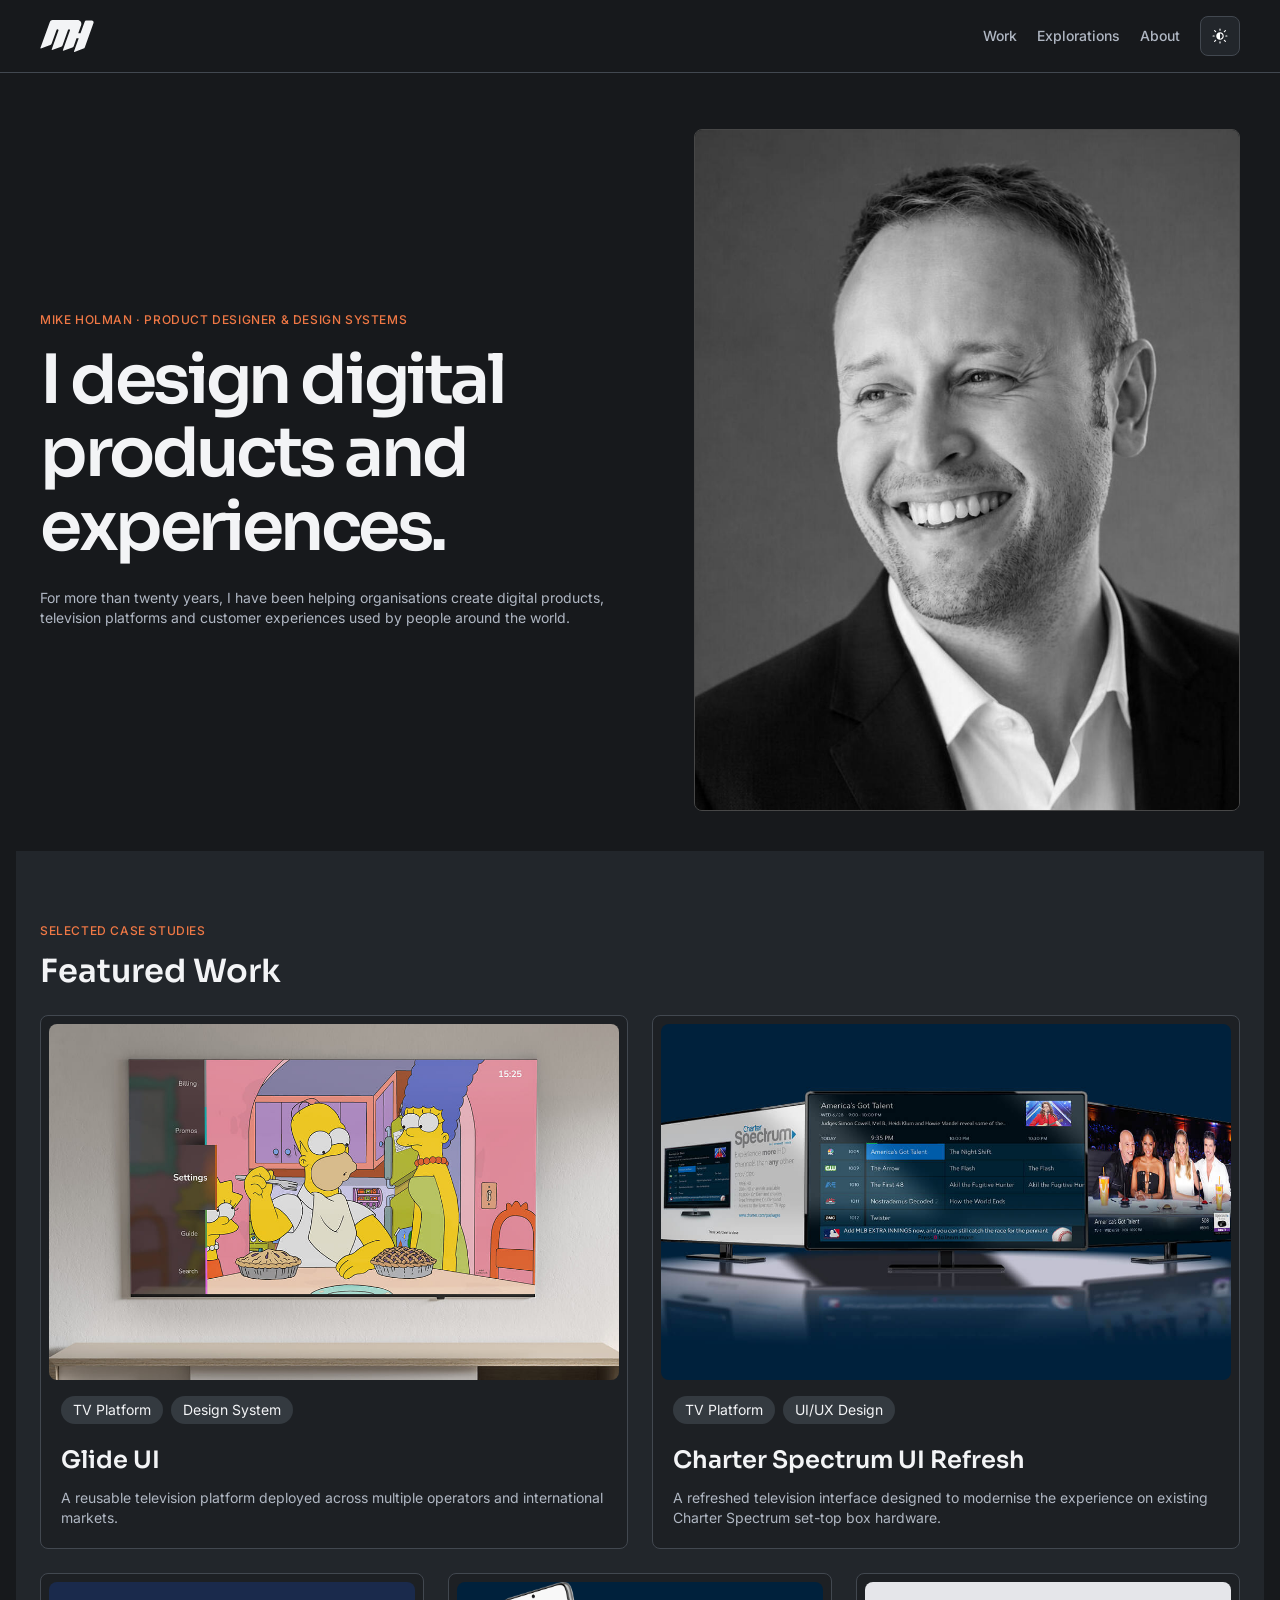
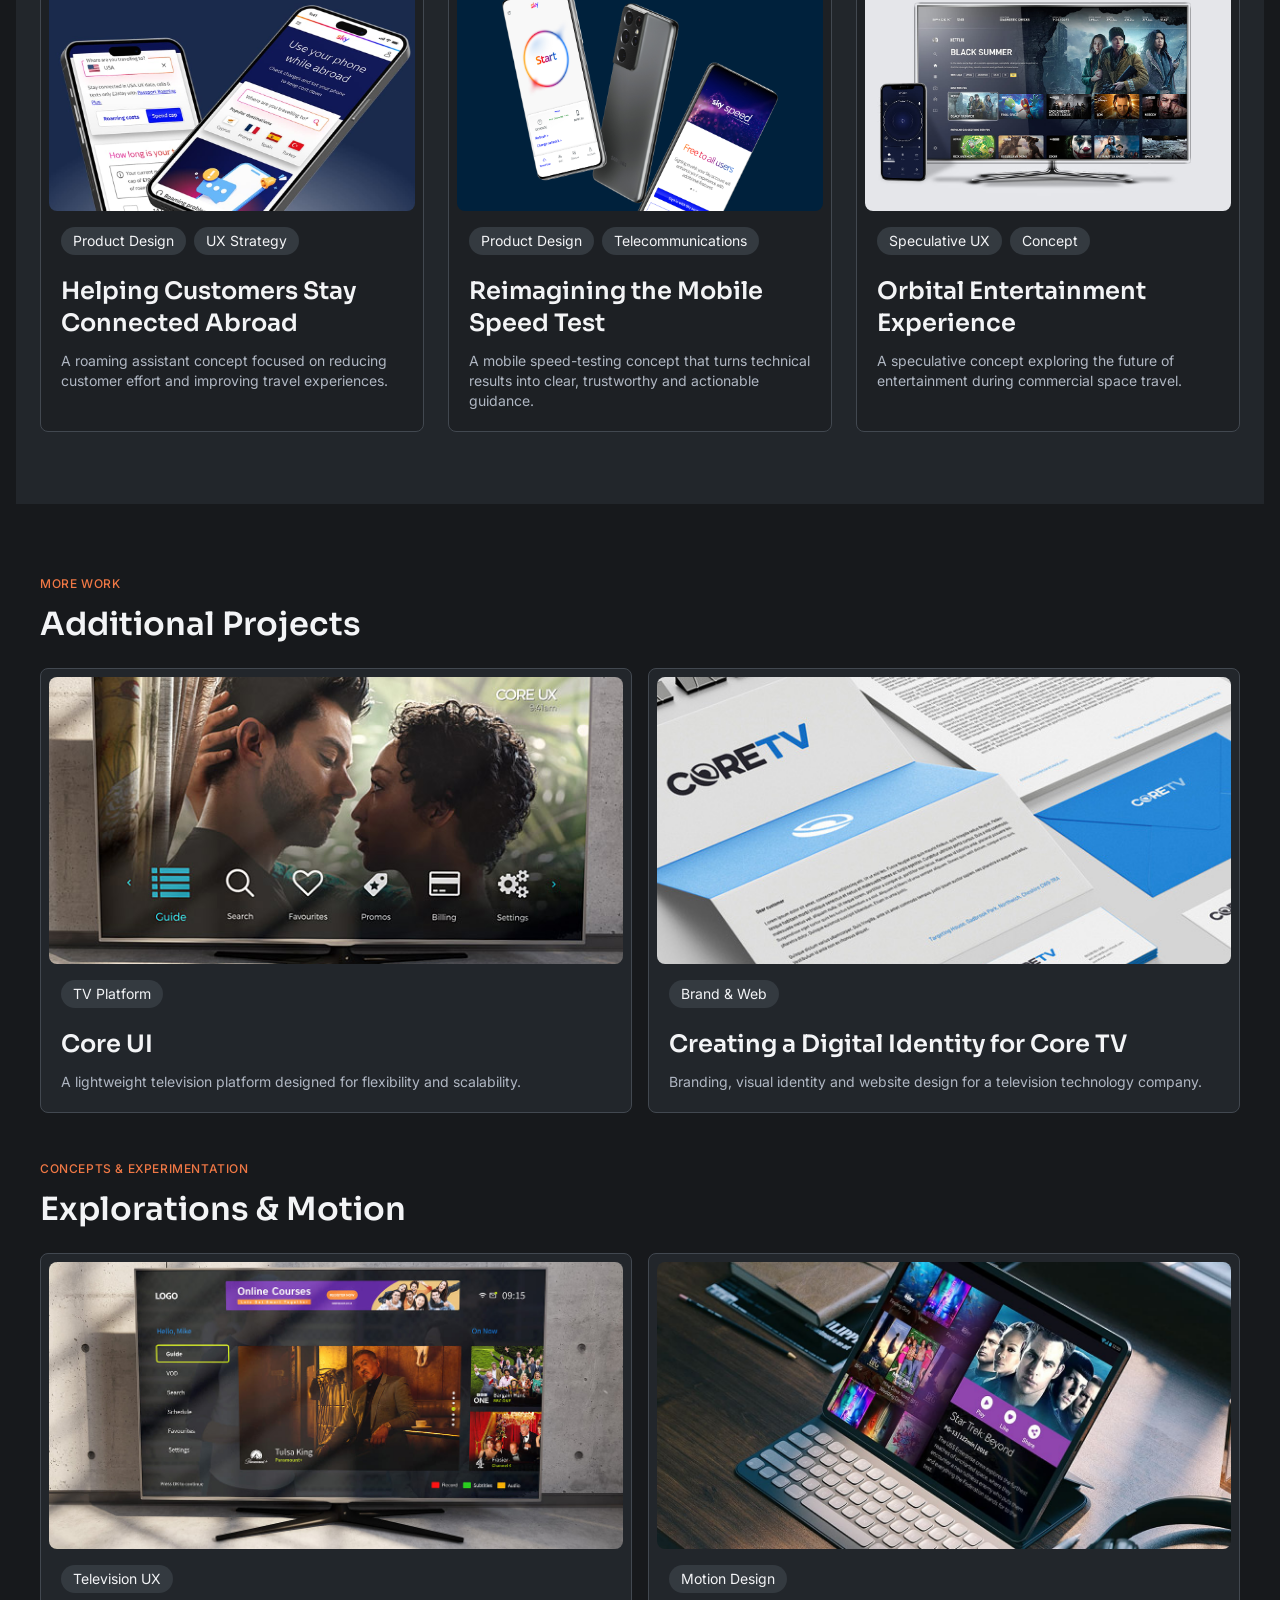
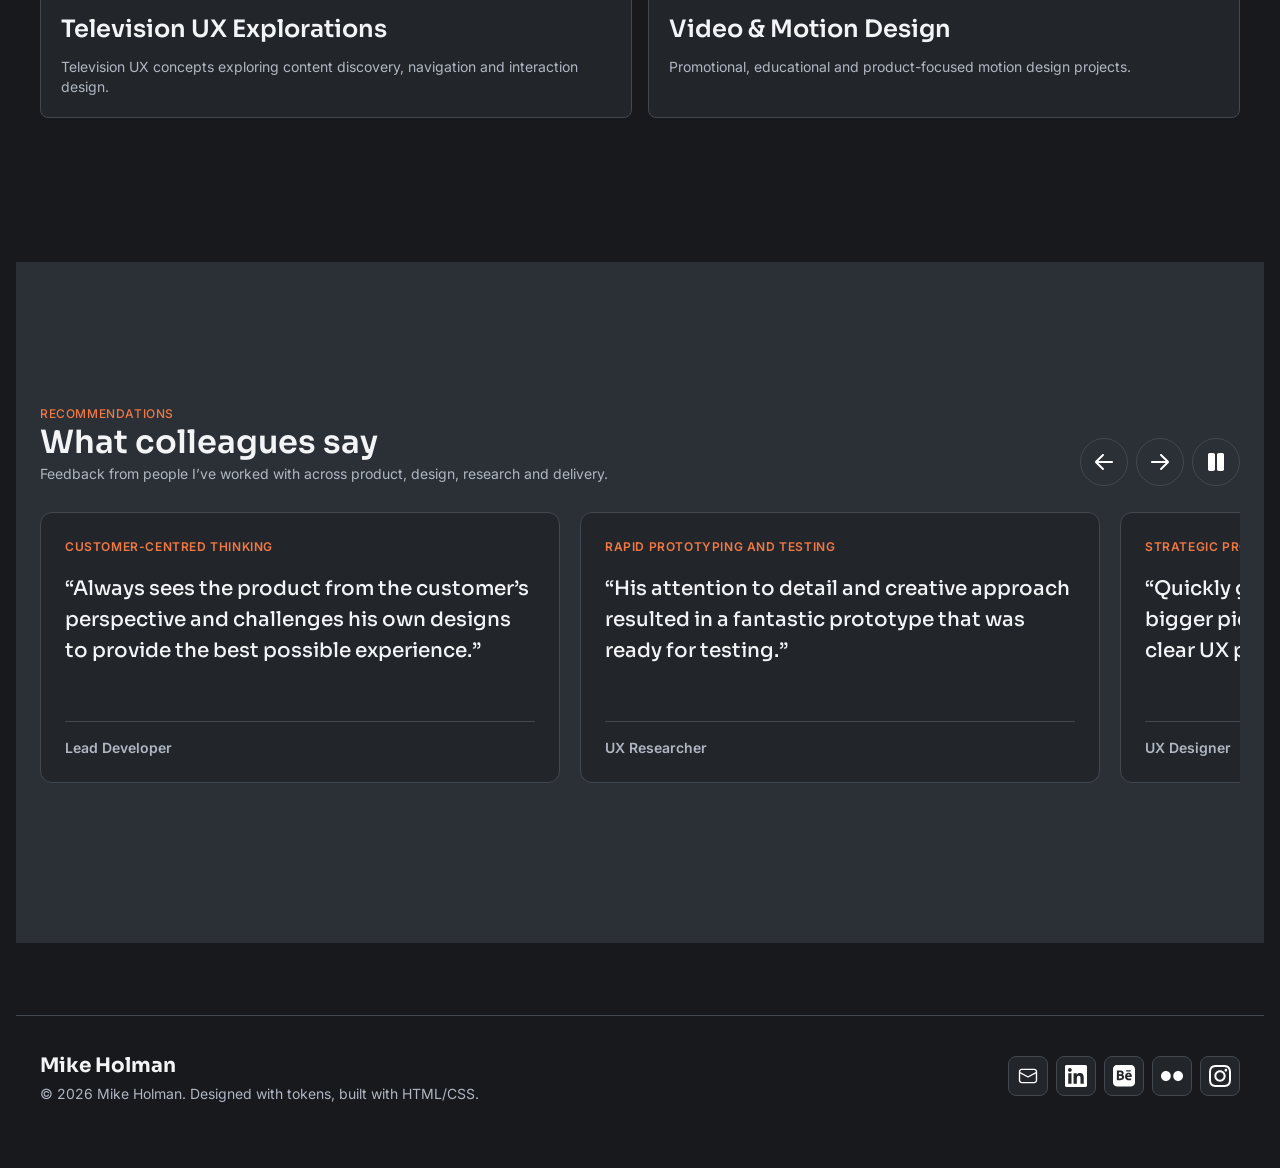
==== commit f6704ef7: "Update index.html" ====
--- a/index.html
+++ b/index.html
@@ -6,19 +6,19 @@
     <meta name="viewport" content="width=device-width, initial-scale=1.0">
     <meta name="description" content="Product designer Mike Holman creates digital products and television platforms, with 20+ years of experience in UX and design systems.">
     <meta name="author" content="Mike Holman">
-    <title>Mike Holman â€” Product Designer & Design Systems</title>
+    <title>Mike Holman &mdash; Product Designer &amp; Design Systems</title>
     <link rel="canonical" href="https://mikeholman.co.uk/">
-    <link rel="icon" type="image/svg+xml" href="/assets/icons/favicon.svg">
+    <link rel="icon" type="image/svg+xml" href="assets/icons/favicon.svg">
 
     <meta property="og:type" content="website">
     <meta property="og:site_name" content="Mike Holman">
-    <meta property="og:title" content="Mike Holman â€” Product Designer &amp; Design Systems">
+    <meta property="og:title" content="Mike Holman &mdash; Product Designer &amp; Design Systems">
     <meta property="og:description" content="Product designer Mike Holman creates digital products and television platforms, with 20+ years of experience in UX and design systems.">
     <meta property="og:url" content="https://mikeholman.co.uk/">
     <meta property="og:image" content="https://mikeholman.co.uk/assets/images/og.jpg">
     <meta property="og:image:alt" content="Mike Holman portfolio featuring mobile app designs">
     <meta name="twitter:card" content="summary_large_image">
-    <meta name="twitter:title" content="Mike Holman â€” Product Designer &amp; Design Systems">
+    <meta name="twitter:title" content="Mike Holman &mdash; Product Designer &amp; Design Systems">
     <meta name="twitter:description" content="Product designer Mike Holman creates digital products and television platforms, with 20+ years of experience in UX and design systems.">
     <meta name="twitter:image" content="https://mikeholman.co.uk/assets/images/og.jpg">
     <meta name="twitter:image:alt" content="Mike Holman portfolio featuring mobile app designs">
@@ -341,7 +341,7 @@
                     <div>
                         <p class="caption">Recommendations</p>
                         <h2 class="title-2" id="testimonials-title">What colleagues say</h2>
-                        <p class="body-large">Feedback from people Iâ€™ve worked with across product, design, research and delivery.</p>
+                        <p class="body-large">Feedback from people I’ve worked with across product, design, research and delivery.</p>
                     </div>
                     <div class="testimonial-controls" role="group" aria-label="Testimonial controls">
                         <button class="testimonial-control" type="button" data-testimonial-previous aria-label="Previous testimonials" aria-controls="testimonial-rail">
@@ -360,42 +360,42 @@
                 <div class="testimonial-rail" id="testimonial-rail" role="region" aria-label="Colleague testimonials" tabindex="0">
                     <article class="testimonial-card" aria-label="Customer-centred thinking">
                         <p class="testimonial-theme">Customer-centred thinking</p>
-                        <blockquote>â€œAlways sees the product from the customerâ€™s perspective and challenges his own designs to provide the best possible experience.â€</blockquote>
+                        <blockquote>“Always sees the product from the customer’s perspective and challenges his own designs to provide the best possible experience.”</blockquote>
                         <p class="testimonial-attribution"><cite>Lead Developer</cite></p>
                     </article>
                     <article class="testimonial-card" aria-label="Rapid prototyping and testing">
                         <p class="testimonial-theme">Rapid prototyping and testing</p>
-                        <blockquote>â€œHis attention to detail and creative approach resulted in a fantastic prototype that was ready for testing.â€</blockquote>
+                        <blockquote>“His attention to detail and creative approach resulted in a fantastic prototype that was ready for testing.”</blockquote>
                         <p class="testimonial-attribution"><cite>UX Researcher</cite></p>
                     </article>
                     <article class="testimonial-card" aria-label="Strategic product thinking">
                         <p class="testimonial-theme">Strategic product thinking</p>
-                        <blockquote>â€œQuickly gets ideas into life by looking at the bigger picture, spotting gaps and applying a clear UX process.â€</blockquote>
+                        <blockquote>“Quickly gets ideas into life by looking at the bigger picture, spotting gaps and applying a clear UX process.”</blockquote>
                         <p class="testimonial-attribution"><cite>UX Designer</cite></p>
                     </article>
                     <article class="testimonial-card" aria-label="Collaborative problem-solving">
                         <p class="testimonial-theme">Collaborative problem-solving</p>
-                        <blockquote>â€œHis insights and recommendations were clear and easy to shape into an approach, supported by a collaborative assessment of the current experience.â€</blockquote>
+                        <blockquote>“His insights and recommendations were clear and easy to shape into an approach, supported by a collaborative assessment of the current experience.”</blockquote>
                         <p class="testimonial-attribution"><cite>Project Manager</cite></p>
                     </article>
                     <article class="testimonial-card" aria-label="Turning ideas into tangible outcomes">
                         <p class="testimonial-theme">Turning ideas into tangible outcomes</p>
-                        <blockquote>â€œFantastic at taking requests and bringing them to life quickly and efficiently, with a great eye for feedback and the smaller details.â€</blockquote>
+                        <blockquote>“Fantastic at taking requests and bringing them to life quickly and efficiently, with a great eye for feedback and the smaller details.”</blockquote>
                         <p class="testimonial-attribution"><cite>Business Analyst</cite></p>
                     </article>
                     <article class="testimonial-card" aria-label="Quality and delivery">
                         <p class="testimonial-theme">Quality and delivery</p>
-                        <blockquote>â€œHandles demanding deadlines and workloads efficiently without compromising the quality of the output.â€</blockquote>
+                        <blockquote>“Handles demanding deadlines and workloads efficiently without compromising the quality of the output.”</blockquote>
                         <p class="testimonial-attribution"><cite>UX Designer</cite></p>
                     </article>
                     <article class="testimonial-card" aria-label="Constructive design collaboration">
                         <p class="testimonial-theme">Constructive design collaboration</p>
-                        <blockquote>â€œHis knowledge of the design space and understanding of the design system make his feedback constructive, informative and invaluable.â€</blockquote>
+                        <blockquote>“His knowledge of the design space and understanding of the design system make his feedback constructive, informative and invaluable.”</blockquote>
                         <p class="testimonial-attribution"><cite>UX Designer</cite></p>
                     </article>
                     <article class="testimonial-card" aria-label="Continuous improvement">
                         <p class="testimonial-theme">Continuous improvement</p>
-                        <blockquote>â€œProactively examined how the team worked and approached the output with a critical eye, identifying opportunities for improvement.â€</blockquote>
+                        <blockquote>“Proactively examined how the team worked and approached the output with a critical eye, identifying opportunities for improvement.”</blockquote>
                         <p class="testimonial-attribution"><cite>Product Manager</cite></p>
                     </article>
                 </div>
@@ -411,7 +411,7 @@
                     <p class="body-small text-muted">&copy; 2026 Mike Holman. Designed with tokens, built with HTML/CSS.</p>
                 </div>
                 <nav class="footer-links" aria-label="Contact and social links">
-                    <a href="mailto:contact@mikeholman" aria-label="Email">
+                    <a href="mailto:contact@mikeholman.co.uk" aria-label="Email">
                         <img src="assets/icons/email.svg" alt="" aria-hidden="true">
                     </a>
                     <a href="https://linkedin.com/in/mikeholman75" target="_blank" rel="noopener noreferrer" aria-label="LinkedIn">
